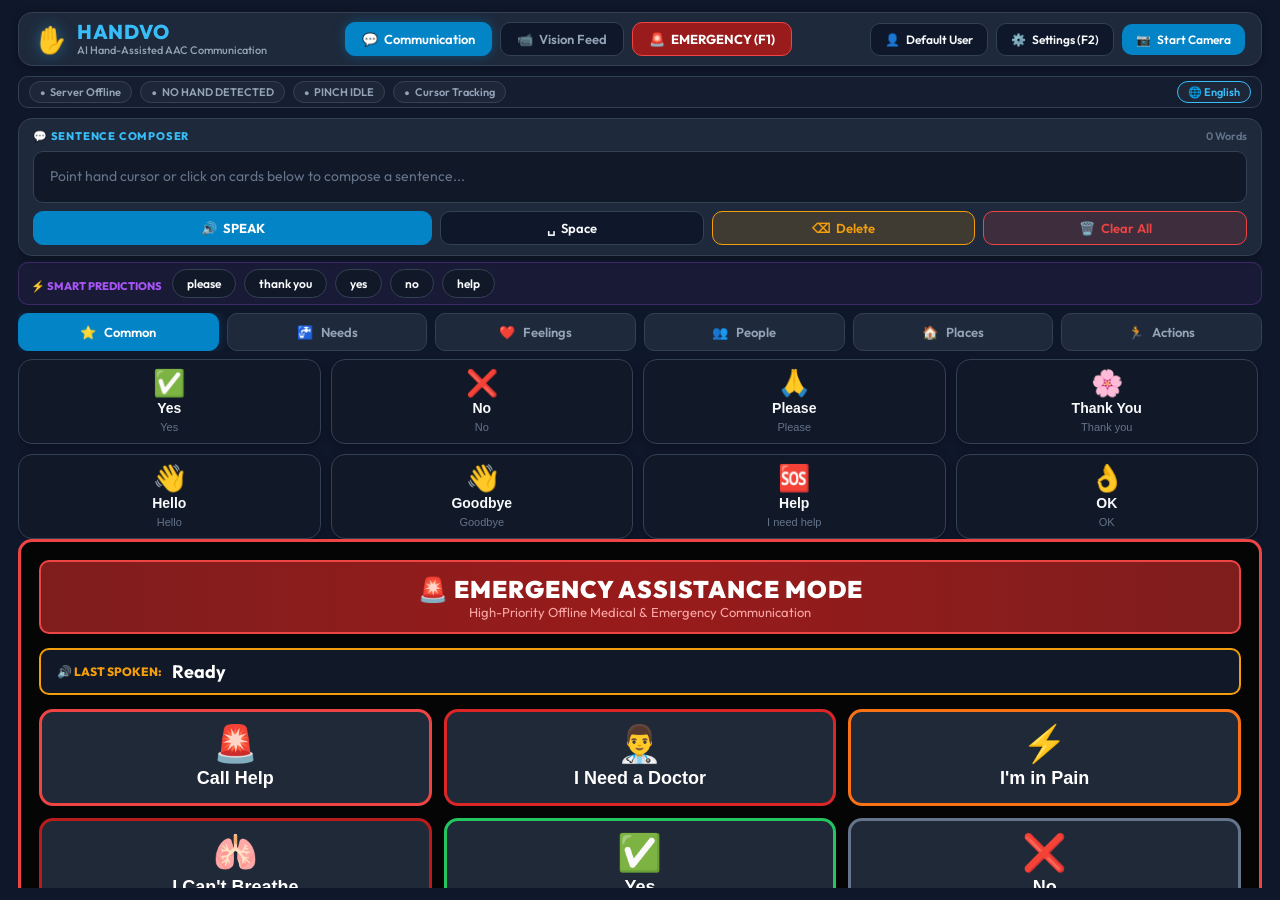
==== frontend/index.html @ 2171582b "Separate backend API server and build modern HTML5, CSS3, and JavaScript frontend" ====
<!DOCTYPE html>
<html lang="en" data-theme="dark" data-scale="medium">
<head>
  <meta charset="UTF-8">
  <meta name="viewport" content="width=device-width, initial-scale=1.0">
  <title>HANDVO — AI Hand-Assisted AAC Communication</title>
  
  <!-- Modern Typography -->
  <link rel="preconnect" href="https://fonts.googleapis.com">
  <link rel="preconnect" href="https://fonts.gstatic.com" crossorigin>
  <link href="https://fonts.googleapis.com/css2?family=Outfit:wght@300;400;500;600;700;800;900&display=swap" rel="stylesheet">
  
  <!-- CSS Stylesheets -->
  <link rel="stylesheet" href="css/style.css">
  <link rel="stylesheet" href="css/cursor.css">
  <link rel="stylesheet" href="css/board.css">
  <link rel="stylesheet" href="css/modals.css">
</head>
<body>
  <!-- Virtual Hand Cursor and Dwell Progress Indicator -->
  <div id="virtual-cursor" class="virtual-cursor hidden">
    <div class="cursor-dot"></div>
    <svg class="cursor-ring" viewBox="0 0 60 60">
      <circle class="ring-bg" cx="30" cy="30" r="24" />
      <circle class="ring-progress" cx="30" cy="30" r="24" />
    </svg>
    <div class="cursor-glow"></div>
  </div>

  <!-- Main Desktop Shell -->
  <div class="app-container">
    <!-- Top Application Header -->
    <header class="app-header">
      <div class="header-brand">
        <div class="brand-logo">
          <span class="logo-icon">✋</span>
          <div>
            <h1 class="brand-title">HANDVO</h1>
            <p class="brand-subtitle">AI Hand-Assisted AAC Communication</p>
          </div>
        </div>
      </div>

      <!-- Navigation Switcher Tabs -->
      <nav class="view-tabs">
        <button id="tab-comm" class="tab-btn active gaze-target" data-dwell-id="tab_comm">
          <span class="tab-icon">💬</span> Communication
        </button>
        <button id="tab-vision" class="tab-btn gaze-target" data-dwell-id="tab_vision">
          <span class="tab-icon">📹</span> Vision Feed
        </button>
        <button id="tab-emergency" class="tab-btn tab-emergency gaze-target" data-dwell-id="tab_emergency">
          <span class="tab-icon">🚨</span> EMERGENCY (F1)
        </button>
      </nav>

      <!-- Profile & Settings Controls -->
      <div class="header-controls">
        <button id="btn-active-profile" class="control-btn gaze-target" data-dwell-id="btn_profile" title="Caregiver Profile Manager">
          <span class="btn-icon">👤</span> <span id="lbl-profile-name">Default User</span>
        </button>
        <button id="btn-open-settings" class="control-btn gaze-target" data-dwell-id="btn_settings" title="Accessibility & Settings (F2)">
          <span class="btn-icon">⚙️</span> Settings (F2)
        </button>
        <button id="btn-toggle-camera" class="control-btn btn-camera-toggle gaze-target" data-dwell-id="btn_cam_toggle">
          <span class="btn-icon">📷</span> <span id="lbl-cam-btn">Start Camera</span>
        </button>
      </div>
    </header>

    <!-- System Telemetry Status Bar -->
    <aside class="status-bar">
      <div class="status-badge" id="badge-camera">
        <span class="badge-dot">●</span> <span id="txt-cam-status">Camera Offline</span>
      </div>
      <div class="status-badge" id="badge-tracking">
        <span class="badge-dot">●</span> <span id="txt-track-status">NO HAND DETECTED</span>
      </div>
      <div class="status-badge" id="badge-pinch">
        <span class="badge-dot">●</span> <span id="txt-pinch-status">PINCH IDLE</span>
      </div>
      <div class="status-badge" id="badge-cursor">
        <span class="badge-dot">●</span> <span id="txt-cursor-status">Cursor Tracking</span>
      </div>
      <div class="status-badge badge-lang" id="badge-lang">
        <span id="txt-lang-badge">🌐 English</span>
      </div>
    </aside>

    <!-- Main Dynamic Content Views -->
    <main class="main-content">
      <!-- 1. AAC Communication Board View -->
      <section id="view-comm" class="view-panel active">
        <!-- Sentence Builder Card -->
        <div class="sentence-card">
          <div class="sentence-header">
            <span class="section-label">💬 SENTENCE COMPOSER</span>
            <span class="token-counter" id="lbl-word-count">0 Words</span>
          </div>
          <div class="sentence-display" id="sentence-box">
            <p id="composed-text" class="placeholder-text">Point hand cursor or click on cards below to compose a sentence...</p>
          </div>
          <div class="sentence-actions">
            <button id="btn-speak" class="action-btn btn-speak gaze-target" data-dwell-id="act_speak">
              <span class="btn-icon">🔊</span> SPEAK
            </button>
            <button id="btn-space" class="action-btn gaze-target" data-dwell-id="act_space">
              <span class="btn-icon">␣</span> Space
            </button>
            <button id="btn-delete" class="action-btn btn-warning gaze-target" data-dwell-id="act_delete">
              <span class="btn-icon">⌫</span> Delete
            </button>
            <button id="btn-clear" class="action-btn btn-danger gaze-target" data-dwell-id="act_clear">
              <span class="btn-icon">🗑️</span> Clear All
            </button>
          </div>
        </div>

        <!-- Smart Prediction Chips Row -->
        <div class="prediction-section">
          <div class="prediction-header">
            <span class="pred-label">⚡ SMART PREDICTIONS</span>
          </div>
          <div class="prediction-chips" id="prediction-chips-container">
            <!-- Dynamically populated chips -->
          </div>
        </div>

        <!-- AAC Category Navigation Tabs -->
        <div class="category-tabs-bar" id="category-tabs-container">
          <!-- Dynamically populated category buttons -->
        </div>

        <!-- Accessible Phrase Cards Grid Scroll Area -->
        <div class="cards-scroll-area">
          <div class="cards-grid" id="phrase-cards-container">
            <!-- Dynamically populated phrase cards -->
          </div>
        </div>
      </section>

      <!-- 2. Vision & Live Camera Skeleton View -->
      <section id="view-vision" class="view-panel">
        <div class="vision-container">
          <div class="vision-canvas-wrapper">
            <canvas id="camera-canvas" width="640" height="480"></canvas>
            <div id="vision-overlay-msg" class="vision-placeholder">
              <p>Camera Offline — Click 'Start Camera' to begin real-time hand tracking</p>
            </div>
          </div>
          <div class="vision-controls">
            <button id="btn-calibrate-hand" class="control-btn btn-primary gaze-target" data-dwell-id="btn_calibrate">
              🎯 Calibrate Hand Range
            </button>
            <div class="telemetry-card">
              <h3>Live Telemetry</h3>
              <div class="telemetry-grid">
                <div><span>X Coordinate:</span> <strong id="val-x">0.00</strong></div>
                <div><span>Y Coordinate:</span> <strong id="val-y">0.00</strong></div>
                <div><span>Pinch Distance:</span> <strong id="val-pinch">0.00</strong></div>
                <div><span>Handedness:</span> <strong id="val-hand">-</strong></div>
              </div>
            </div>
          </div>
        </div>
      </section>

      <!-- 3. Fullscreen Dedicated Emergency Mode -->
      <section id="view-emergency" class="view-panel view-emergency-panel">
        <div class="emergency-banner">
          <h2>🚨 EMERGENCY ASSISTANCE MODE</h2>
          <p>High-Priority Offline Medical & Emergency Communication</p>
        </div>
        <div class="emergency-spoken-box">
          <span class="spoken-title">🔊 LAST SPOKEN:</span>
          <p id="emergency-spoken-text" class="spoken-message">Ready</p>
        </div>
        <div class="emergency-grid" id="emergency-cards-container">
          <!-- Dynamically populated emergency cards -->
        </div>
        <div class="emergency-footer">
          <button id="btn-exit-emergency" class="action-btn btn-emergency-exit gaze-target" data-dwell-id="emg_exit">
            ✕ Exit Emergency Mode
          </button>
        </div>
      </section>
    </main>
  </div>

  <!-- MODAL: Accessibility & Personalization Settings (F2) -->
  <div id="modal-settings" class="modal-backdrop hidden">
    <div class="modal-dialog modal-large">
      <div class="modal-header">
        <h2>⚙️ Accessibility & Personalization Suite</h2>
        <button class="modal-close" id="btn-close-settings">&times;</button>
      </div>
      <div class="modal-body">
        <div class="settings-tabs">
          <button class="settings-tab-btn active" data-tab="st-dwell">🎯 Interaction & Dwell</button>
          <button class="settings-tab-btn" data-tab="st-visuals">👁️ Visuals & Themes</button>
          <button class="settings-tab-btn" data-tab="st-speech">🔊 Speech & Sound</button>
          <button class="settings-tab-btn" data-tab="st-lang">🌐 Language (भाषा)</button>
        </div>
        
        <!-- Tab 1: Dwell & Interaction -->
        <div id="st-dwell" class="settings-tab-content active">
          <div class="settings-group">
            <label>Dwell Duration: <strong id="val-dwell-time">0.80s</strong></label>
            <input type="range" id="slider-dwell" min="30" max="300" value="80">
          </div>
          <div class="settings-group">
            <label>Cooldown Duration: <strong id="val-cooldown-time">0.60s</strong></label>
            <input type="range" id="slider-cooldown" min="20" max="200" value="60">
          </div>
          <div class="settings-group">
            <label>Cursor Smoothing: <strong id="val-smoothing">1.5x</strong></label>
            <input type="range" id="slider-smoothing" min="5" max="30" value="15">
          </div>
          <div class="settings-group">
            <label>Dominant Hand:</label>
            <select id="select-hand">
              <option value="Right">Right Hand</option>
              <option value="Left">Left Hand</option>
            </select>
          </div>
        </div>

        <!-- Tab 2: Visuals & Themes -->
        <div id="st-visuals" class="settings-tab-content">
          <div class="settings-group">
            <label>Cursor Size: <strong id="val-cursor-size">14px</strong></label>
            <input type="range" id="slider-cursor-size" min="10" max="32" value="14">
          </div>
          <div class="settings-group">
            <label>Cursor Color:</label>
            <div class="color-presets">
              <button class="color-chip" style="background:#38bdf8" data-color="#38bdf8"></button>
              <button class="color-chip" style="background:#22c55e" data-color="#22c55e"></button>
              <button class="color-chip" style="background:#f59e0b" data-color="#f59e0b"></button>
              <button class="color-chip" style="background:#ec4899" data-color="#ec4899"></button>
              <button class="color-chip" style="background:#ffffff" data-color="#ffffff"></button>
              <button class="color-chip" style="background:#ffff00" data-color="#ffff00"></button>
            </div>
          </div>
          <div class="settings-group">
            <label>Theme Mode:</label>
            <select id="select-theme">
              <option value="dark">Dark Mode (Sleek Slate)</option>
              <option value="light">Light Mode (Crisp White)</option>
              <option value="high_contrast">High-Contrast (Yellow on Black)</option>
            </select>
          </div>
          <div class="settings-group">
            <label>Button & UI Scaling:</label>
            <select id="select-scale">
              <option value="compact">Compact (Small)</option>
              <option value="medium" selected>Standard (Medium)</option>
              <option value="large">Accessible (Large)</option>
            </select>
          </div>
          <div class="settings-group">
            <label><input type="checkbox" id="chk-reduced-motion"> Reduced Motion Animations</label>
          </div>
        </div>

        <!-- Tab 3: Speech & Sound -->
        <div id="st-speech" class="settings-tab-content">
          <div class="settings-group">
            <label>Voice Model:</label>
            <select id="select-voice"></select>
          </div>
          <div class="settings-group">
            <label>Speech Rate: <strong id="val-speech-rate">150 WPM</strong></label>
            <input type="range" id="slider-speech-rate" min="80" max="260" value="150">
          </div>
          <div class="settings-group">
            <label>Speech Volume: <strong id="val-speech-vol">100%</strong></label>
            <input type="range" id="slider-speech-vol" min="10" max="100" value="100">
          </div>
          <div class="settings-group">
            <label><input type="checkbox" id="chk-dwell-sound" checked> Play Audio Cue on Dwell Selection</label>
          </div>
          <button id="btn-test-voice" class="action-btn btn-primary">🔊 Test Spoken Voice</button>
        </div>

        <!-- Tab 4: Language & Localization -->
        <div id="st-lang" class="settings-tab-content">
          <div class="settings-group">
            <label>Application AAC Language:</label>
            <select id="select-language">
              <option value="en">English (English)</option>
              <option value="hi">हिंदी (Hindi)</option>
              <option value="mr">मराठी (Marathi)</option>
            </select>
          </div>
          <p class="help-text">Selected language instantly updates all AAC phrases, category cards, and smart prediction cues.</p>
        </div>
      </div>
      <div class="modal-footer">
        <button id="btn-reset-defaults" class="action-btn btn-secondary">↺ Reset Defaults</button>
        <button id="btn-save-settings" class="action-btn btn-primary">Done</button>
      </div>
    </div>
  </div>

  <!-- MODAL: Caregiver Profile Manager -->
  <div id="modal-profiles" class="modal-backdrop hidden">
    <div class="modal-dialog modal-large">
      <div class="modal-header">
        <h2>👤 Caregiver Profile Manager</h2>
        <button class="modal-close" id="btn-close-profiles">&times;</button>
      </div>
      <div class="modal-body">
        <div class="profiles-list-section">
          <h3>User Profiles</h3>
          <div class="profiles-list" id="profiles-list-container"></div>
          <div class="profile-actions-bar">
            <button id="btn-new-profile" class="action-btn btn-primary">+ New Profile</button>
            <button id="btn-export-profile" class="action-btn btn-secondary">💾 Export JSON</button>
            <label class="action-btn btn-secondary file-upload-btn">
              📂 Import JSON <input type="file" id="input-import-profile" accept=".json" style="display:none">
            </label>
          </div>
        </div>
      </div>
    </div>
  </div>

  <!-- MODAL: Guided Hand Calibration Wizard -->
  <div id="modal-calibration" class="modal-backdrop hidden">
    <div class="modal-dialog modal-large">
      <div class="modal-header">
        <h2>🎯 Hand Calibration Wizard</h2>
        <button class="modal-close" id="btn-close-calibration">&times;</button>
      </div>
      <div class="modal-body calibration-body">
        <div class="calibration-step-indicator" id="calib-steps">
          <div class="step active" data-step="1">1. Neutral</div>
          <div class="step" data-step="2">2. Range</div>
          <div class="step" data-step="3">3. Hand</div>
          <div class="step" data-step="4">4. Pinch</div>
          <div class="step" data-step="5">5. Verify</div>
        </div>
        <div class="calibration-content" id="calib-content">
          <h3 id="calib-step-title">Step 1: Comfortable Resting Position</h3>
          <p id="calib-step-desc">Hold your hand in your natural, comfortable center position in front of the camera.</p>
          <div class="calib-progress-bar">
            <div class="calib-progress-fill" id="calib-progress-fill"></div>
          </div>
        </div>
      </div>
      <div class="modal-footer">
        <button id="btn-calib-action" class="action-btn btn-primary">Start Sampling</button>
      </div>
    </div>
  </div>

  <!-- Application Modular JavaScript -->
  <script src="js/tts_audio.js"></script>
  <script src="js/websocket.js"></script>
  <script src="js/cursor.js"></script>
  <script src="js/board.js"></script>
  <script src="js/prediction.js"></script>
  <script src="js/emergency.js"></script>
  <script src="js/settings.js"></script>
  <script src="js/profiles.js"></script>
  <script src="js/calibration.js"></script>
  <script src="js/app.js"></script>
</body>
</html>
---- frontend/css/style.css ----
/* ==========================================================================
   HANDVO Core Design System & Theme Stylesheet
   ========================================================================== */

:root {
  /* Dark Theme (Default) */
  --bg-main: #0f172a;
  --bg-surface: #1e293b;
  --bg-card: #111827;
  --bg-card-hover: #1f2937;
  --bg-header: rgba(15, 23, 42, 0.88);
  --border-color: #334155;
  --border-focus: #38bdf8;
  
  --text-primary: #f8fafc;
  --text-secondary: #94a3b8;
  --text-muted: #64748b;
  
  --accent-blue: #0284c7;
  --accent-cyan: #38bdf8;
  --accent-green: #22c55e;
  --accent-amber: #f59e0b;
  --accent-red: #ef4444;
  --accent-purple: #a855f7;
  
  --cursor-color: #38bdf8;
  --shadow-sm: 0 2px 8px rgba(0, 0, 0, 0.3);
  --shadow-md: 0 4px 16px rgba(0, 0, 0, 0.4);
  --shadow-lg: 0 10px 30px rgba(0, 0, 0, 0.5);
  
  --btn-min-height: 80px;
  --btn-font-size: 14px;
  --radius-sm: 6px;
  --radius-md: 10px;
  --radius-lg: 14px;
  --radius-full: 9999px;
  
  --transition-fast: 0.15s ease;
  --transition-normal: 0.25s cubic-bezier(0.4, 0, 0.2, 1);
}

/* Light Theme */
[data-theme="light"] {
  --bg-main: #f8fafc;
  --bg-surface: #ffffff;
  --bg-card: #f1f5f9;
  --bg-card-hover: #e2e8f0;
  --bg-header: rgba(255, 255, 255, 0.9);
  --border-color: #cbd5e1;
  --border-focus: #0284c7;
  
  --text-primary: #0f172a;
  --text-secondary: #475569;
  --text-muted: #94a3b8;
  
  --shadow-sm: 0 2px 8px rgba(0, 0, 0, 0.05);
  --shadow-md: 0 4px 16px rgba(0, 0, 0, 0.08);
  --shadow-lg: 0 10px 30px rgba(0, 0, 0, 0.12);
}

/* High Contrast Theme */
[data-theme="high_contrast"] {
  --bg-main: #000000;
  --bg-surface: #000000;
  --bg-card: #000000;
  --bg-card-hover: #1a1a1a;
  --bg-header: #000000;
  --border-color: #ffff00;
  --border-focus: #00ffff;
  
  --text-primary: #ffffff;
  --text-secondary: #ffff00;
  --text-muted: #ffffff;
  
  --accent-blue: #00ffff;
  --accent-cyan: #00ffff;
  --accent-green: #00ff00;
  --accent-amber: #ffff00;
  --accent-red: #ff0000;
  
  --cursor-color: #ffff00;
}

/* UI Scale Variations */
[data-scale="compact"] {
  --btn-min-height: 60px;
  --btn-font-size: 12px;
}
[data-scale="medium"] {
  --btn-min-height: 80px;
  --btn-font-size: 14px;
}
[data-scale="large"] {
  --btn-min-height: 100px;
  --btn-font-size: 16px;
}

/* Global Reset */
*, *::before, *::after {
  box-sizing: border-box;
  margin: 0;
  padding: 0;
  user-select: none;
}

body {
  font-family: 'Outfit', -apple-system, BlinkMacSystemFont, 'Segoe UI', Roboto, sans-serif;
  background-color: var(--bg-main);
  color: var(--text-primary);
  min-height: 100vh;
  overflow: hidden;
  display: flex;
  flex-direction: column;
}

/* App Shell */
.app-container {
  display: flex;
  flex-direction: column;
  height: 100vh;
  width: 100vw;
  padding: 12px 18px;
  gap: 10px;
}

/* Header */
.app-header {
  display: flex;
  align-items: center;
  justify-content: space-between;
  background-color: var(--bg-surface);
  border: 1px solid var(--border-color);
  border-radius: var(--radius-lg);
  padding: 8px 16px;
  box-shadow: var(--shadow-sm);
  backdrop-filter: blur(12px);
}

.header-brand {
  display: flex;
  align-items: center;
}

.brand-logo {
  display: flex;
  align-items: center;
  gap: 10px;
}

.logo-icon {
  font-size: 26px;
  filter: drop-shadow(0 0 8px rgba(56, 189, 248, 0.4));
}

.brand-title {
  font-size: 20px;
  font-weight: 800;
  color: var(--accent-cyan);
  letter-spacing: 0.5px;
  line-height: 1.1;
}

.brand-subtitle {
  font-size: 11px;
  font-weight: 500;
  color: var(--text-secondary);
}

/* Navigation Tabs */
.view-tabs {
  display: flex;
  gap: 8px;
}

.tab-btn {
  background-color: var(--bg-main);
  border: 1px solid var(--border-color);
  color: var(--text-secondary);
  font-family: inherit;
  font-size: 13px;
  font-weight: 600;
  padding: 8px 16px;
  border-radius: var(--radius-md);
  cursor: pointer;
  display: inline-flex;
  align-items: center;
  gap: 6px;
  transition: var(--transition-fast);
}

.tab-btn:hover {
  background-color: var(--border-color);
  color: var(--text-primary);
}

.tab-btn.active {
  background-color: var(--accent-blue);
  color: #ffffff;
  border-color: var(--accent-blue);
  box-shadow: 0 0 12px rgba(2, 132, 199, 0.4);
}

.tab-btn.tab-emergency {
  background-color: #991b1b;
  border-color: var(--accent-red);
  color: #ffffff;
  font-weight: 700;
}

.tab-btn.tab-emergency:hover, .tab-btn.tab-emergency.active {
  background-color: var(--accent-red);
  box-shadow: 0 0 16px rgba(239, 68, 68, 0.6);
}

/* Controls */
.header-controls {
  display: flex;
  align-items: center;
  gap: 8px;
}

.control-btn {
  background-color: var(--bg-main);
  border: 1px solid var(--border-color);
  color: var(--text-primary);
  font-family: inherit;
  font-size: 12px;
  font-weight: 600;
  padding: 8px 14px;
  border-radius: var(--radius-md);
  cursor: pointer;
  display: inline-flex;
  align-items: center;
  gap: 6px;
  transition: var(--transition-fast);
}

.control-btn:hover {
  background-color: var(--border-color);
}

.btn-camera-toggle {
  background-color: var(--accent-blue);
  color: #ffffff;
  border: none;
}

.btn-camera-toggle.active {
  background-color: var(--accent-green);
}

/* Status Bar */
.status-bar {
  display: flex;
  align-items: center;
  gap: 8px;
  padding: 4px 10px;
  background-color: rgba(30, 41, 59, 0.4);
  border: 1px solid var(--border-color);
  border-radius: var(--radius-md);
  font-size: 11px;
  font-weight: 600;
}

.status-badge {
  display: inline-flex;
  align-items: center;
  gap: 5px;
  padding: 3px 10px;
  border-radius: var(--radius-full);
  background-color: rgba(255, 255, 255, 0.04);
  border: 1px solid var(--border-color);
  color: var(--text-secondary);
}

.status-badge.active {
  color: var(--accent-green);
  border-color: var(--accent-green);
}

.status-badge.error {
  color: var(--accent-red);
  border-color: var(--accent-red);
}

.badge-dot {
  font-size: 9px;
}

.badge-lang {
  margin-left: auto;
  color: var(--accent-cyan);
  border-color: var(--accent-cyan);
}

/* Main Content Panels */
.main-content {
  flex: 1;
  position: relative;
  overflow: hidden;
  display: flex;
  flex-direction: column;
}

.view-panel {
  display: none;
  height: 100%;
  width: 100%;
  flex-direction: column;
}

.view-panel.active {
  display: flex;
}
---- frontend/css/cursor.css ----
/* ==========================================================================
   HANDVO Hand Cursor & Radial Dwell Animation Stylesheet
   ========================================================================== */

.virtual-cursor {
  position: fixed;
  top: 0;
  left: 0;
  width: 60px;
  height: 60px;
  margin-left: -30px;
  margin-top: -30px;
  pointer-events: none;
  z-index: 99999;
  display: flex;
  align-items: center;
  justify-content: center;
  transition: transform 0.04s linear, opacity 0.2s ease;
  will-change: transform, left, top;
}

.virtual-cursor.hidden {
  opacity: 0;
  visibility: hidden;
}

/* Central Tracking Dot */
.cursor-dot {
  width: 14px;
  height: 14px;
  background-color: var(--cursor-color, #38bdf8);
  border: 2px solid #ffffff;
  border-radius: 50%;
  z-index: 2;
  box-shadow: 0 0 10px var(--cursor-color, #38bdf8);
  transition: width 0.15s ease, height 0.15s ease, background-color 0.15s ease;
}

/* Outer Glow */
.cursor-glow {
  position: absolute;
  width: 52px;
  height: 52px;
  background: radial-gradient(circle, var(--cursor-color, #38bdf8) 0%, rgba(56, 189, 248, 0) 70%);
  opacity: 0.35;
  border-radius: 50%;
  z-index: 1;
  filter: blur(4px);
}

/* SVG Dwell Progress Ring */
.cursor-ring {
  position: absolute;
  width: 100%;
  height: 100%;
  transform: rotate(-90deg);
  z-index: 3;
}

.cursor-ring .ring-bg {
  fill: none;
  stroke: rgba(255, 255, 255, 0.15);
  stroke-width: 3.5;
}

.cursor-ring .ring-progress {
  fill: none;
  stroke: var(--cursor-color, #38bdf8);
  stroke-width: 4.5;
  stroke-linecap: round;
  /* 2 * PI * 24 = ~150.79 */
  stroke-dasharray: 150.8;
  stroke-dashoffset: 150.8;
  transition: stroke-dashoffset 0.03s linear, stroke 0.2s ease;
}

/* Pinch Active State */
.virtual-cursor.pinched .cursor-dot {
  background-color: #10b981;
  transform: scale(1.3);
  box-shadow: 0 0 16px #10b981;
}

.virtual-cursor.pinched .cursor-ring .ring-progress {
  stroke: #10b981;
}

/* Cooldown Animation State */
.virtual-cursor.cooldown .cursor-dot {
  background-color: #f59e0b;
  box-shadow: 0 0 12px #f59e0b;
}

.virtual-cursor.cooldown .cursor-ring .ring-progress {
  stroke: #f59e0b;
}

/* Gaze Interactive Target Styles */
.gaze-target {
  position: relative;
  overflow: hidden;
  transition: transform 0.18s cubic-bezier(0.4, 0, 0.2, 1), 
              box-shadow 0.18s ease, 
              border-color 0.18s ease, 
              background-color 0.18s ease;
}

.gaze-target.dwell-hover {
  transform: translateY(-2px) scale(1.02);
  border-color: var(--border-focus, #38bdf8) !important;
  box-shadow: 0 0 16px rgba(56, 189, 248, 0.35);
}

.gaze-target.dwell-complete {
  animation: dwellPulse 0.3s cubic-bezier(0.175, 0.885, 0.32, 1.275);
}

@keyframes dwellPulse {
  0% { transform: scale(1); }
  50% { transform: scale(1.06); filter: brightness(1.2); }
  100% { transform: scale(1); }
}
---- frontend/css/board.css ----
/* ==========================================================================
   HANDVO Communication Board, Prediction Chips & Phrase Cards Stylesheet
   ========================================================================== */

/* Sentence Builder Container */
.sentence-card {
  background-color: var(--bg-surface);
  border: 1.5px solid var(--border-color);
  border-radius: var(--radius-lg);
  padding: 10px 14px;
  display: flex;
  flex-direction: column;
  gap: 8px;
  box-shadow: var(--shadow-sm);
}

.sentence-header {
  display: flex;
  align-items: center;
  justify-content: space-between;
}

.section-label {
  font-size: 11px;
  font-weight: 800;
  color: var(--accent-cyan);
  letter-spacing: 0.8px;
}

.token-counter {
  font-size: 11px;
  font-weight: 600;
  color: var(--text-muted);
}

.sentence-display {
  background-color: var(--bg-card);
  border: 1.5px solid var(--border-color);
  border-radius: var(--radius-md);
  padding: 10px 16px;
  min-height: 52px;
  display: flex;
  align-items: center;
  font-size: 18px;
  font-weight: 600;
  color: var(--accent-cyan);
  line-height: 1.4;
  overflow-x: auto;
  white-space: nowrap;
}

.sentence-display .placeholder-text {
  color: var(--text-muted);
  font-weight: 400;
  font-size: 14px;
}

/* Sentence Action Buttons */
.sentence-actions {
  display: flex;
  gap: 8px;
}

.action-btn {
  background-color: var(--bg-main);
  border: 1px solid var(--border-color);
  color: var(--text-primary);
  font-family: inherit;
  font-size: 13px;
  font-weight: 600;
  padding: 8px 18px;
  border-radius: var(--radius-md);
  cursor: pointer;
  display: inline-flex;
  align-items: center;
  justify-content: center;
  gap: 6px;
  flex: 1;
  transition: var(--transition-fast);
}

.action-btn:hover {
  background-color: var(--border-color);
}

.action-btn.btn-speak {
  background-color: var(--accent-blue);
  color: #ffffff;
  border-color: var(--accent-blue);
  font-weight: 700;
  flex: 1.6;
}

.action-btn.btn-speak:hover {
  background-color: #0369a1;
  box-shadow: 0 0 12px rgba(2, 132, 199, 0.4);
}

.action-btn.btn-warning {
  background-color: rgba(245, 158, 11, 0.15);
  border-color: var(--accent-amber);
  color: var(--accent-amber);
}

.action-btn.btn-danger {
  background-color: rgba(239, 68, 68, 0.15);
  border-color: var(--accent-red);
  color: var(--accent-red);
}

/* Smart Predictions Row */
.prediction-section {
  display: flex;
  align-items: center;
  gap: 10px;
  background-color: rgba(168, 85, 247, 0.06);
  border: 1px solid rgba(168, 85, 247, 0.25);
  border-radius: var(--radius-md);
  padding: 6px 12px;
  margin-top: 6px;
}

.prediction-header .pred-label {
  font-size: 11px;
  font-weight: 800;
  color: var(--accent-purple);
  white-space: nowrap;
}

.prediction-chips {
  display: flex;
  gap: 8px;
  overflow-x: auto;
  flex: 1;
}

.pred-chip {
  background-color: var(--bg-card);
  border: 1px solid var(--border-color);
  color: var(--text-primary);
  font-family: inherit;
  font-size: 12px;
  font-weight: 600;
  padding: 6px 14px;
  border-radius: var(--radius-full);
  cursor: pointer;
  white-space: nowrap;
  transition: var(--transition-fast);
}

.pred-chip:hover {
  background-color: var(--accent-purple);
  color: #ffffff;
  border-color: var(--accent-purple);
}

/* Category Navigation Tabs Bar */
.category-tabs-bar {
  display: flex;
  gap: 8px;
  margin-top: 8px;
  overflow-x: auto;
}

.cat-tab-btn {
  background-color: var(--bg-surface);
  border: 1.5px solid var(--border-color);
  color: var(--text-secondary);
  font-family: inherit;
  font-size: 13px;
  font-weight: 600;
  padding: 10px 18px;
  border-radius: var(--radius-md);
  cursor: pointer;
  display: inline-flex;
  align-items: center;
  gap: 8px;
  white-space: nowrap;
  flex: 1;
  justify-content: center;
  transition: var(--transition-fast);
}

.cat-tab-btn:hover {
  background-color: var(--border-color);
  color: var(--text-primary);
}

.cat-tab-btn.active {
  background-color: var(--accent-blue);
  color: #ffffff;
  border-color: var(--accent-blue);
  box-shadow: 0 0 12px rgba(2, 132, 199, 0.35);
}

/* Accessible Phrase Cards Grid */
.cards-scroll-area {
  flex: 1;
  overflow-y: auto;
  margin-top: 8px;
  padding-right: 4px;
}

.cards-scroll-area::-webkit-scrollbar {
  width: 6px;
}

.cards-scroll-area::-webkit-scrollbar-thumb {
  background: var(--border-color);
  border-radius: var(--radius-full);
}

.cards-grid {
  display: grid;
  grid-template-columns: repeat(4, 1fr);
  gap: 10px;
}

.phrase-card {
  background-color: var(--bg-card);
  border: 1.5px solid var(--border-color);
  border-radius: var(--radius-lg);
  min-height: var(--btn-min-height, 80px);
  padding: 10px;
  display: flex;
  flex-direction: column;
  align-items: center;
  justify-content: center;
  text-align: center;
  cursor: pointer;
  gap: 4px;
  box-shadow: var(--shadow-sm);
  transition: var(--transition-fast);
}

.phrase-card:hover {
  background-color: var(--bg-card-hover);
}

.card-icon {
  font-size: 26px;
  line-height: 1;
}

.card-label {
  font-size: var(--btn-font-size, 14px);
  font-weight: 700;
  color: var(--text-primary);
  line-height: 1.2;
}

.card-subtitle {
  font-size: 11px;
  font-weight: 500;
  color: var(--text-muted);
  line-height: 1.1;
}
---- frontend/css/modals.css ----
/* ==========================================================================
   HANDVO Modals, Emergency View & Calibration Wizard Stylesheet
   ========================================================================== */

/* Modal Backdrop */
.modal-backdrop {
  position: fixed;
  top: 0;
  left: 0;
  width: 100vw;
  height: 100vh;
  background-color: rgba(11, 15, 25, 0.75);
  backdrop-filter: blur(8px);
  z-index: 10000;
  display: flex;
  align-items: center;
  justify-content: center;
  opacity: 1;
  visibility: visible;
  transition: opacity 0.2s ease, visibility 0.2s ease;
}

.modal-backdrop.hidden {
  opacity: 0;
  visibility: hidden;
  pointer-events: none;
}

/* Modal Dialog Box */
.modal-dialog {
  background-color: var(--bg-surface);
  border: 1.5px solid var(--border-color);
  border-radius: var(--radius-lg);
  box-shadow: var(--shadow-lg);
  display: flex;
  flex-direction: column;
  max-height: 88vh;
  overflow: hidden;
}

.modal-large {
  width: 760px;
  max-width: 94vw;
}

.modal-header {
  display: flex;
  align-items: center;
  justify-content: space-between;
  padding: 14px 20px;
  border-bottom: 1px solid var(--border-color);
}

.modal-header h2 {
  font-size: 18px;
  font-weight: 800;
  color: var(--accent-cyan);
}

.modal-close {
  background: none;
  border: none;
  font-size: 24px;
  color: var(--text-muted);
  cursor: pointer;
  line-height: 1;
}

.modal-close:hover {
  color: var(--text-primary);
}

.modal-body {
  padding: 18px 20px;
  overflow-y: auto;
  display: flex;
  flex-direction: column;
  gap: 14px;
}

.modal-footer {
  display: flex;
  align-items: center;
  justify-content: flex-end;
  gap: 10px;
  padding: 14px 20px;
  border-top: 1px solid var(--border-color);
  background-color: var(--bg-card);
}

/* Settings Tabs */
.settings-tabs {
  display: flex;
  gap: 6px;
  border-bottom: 1px solid var(--border-color);
  padding-bottom: 8px;
}

.settings-tab-btn {
  background: none;
  border: none;
  color: var(--text-secondary);
  font-family: inherit;
  font-size: 13px;
  font-weight: 600;
  padding: 8px 14px;
  border-radius: var(--radius-sm);
  cursor: pointer;
}

.settings-tab-btn.active {
  background-color: var(--accent-blue);
  color: #ffffff;
}

.settings-tab-content {
  display: none;
  flex-direction: column;
  gap: 14px;
}

.settings-tab-content.active {
  display: flex;
}

.settings-group {
  display: flex;
  flex-direction: column;
  gap: 6px;
}

.settings-group label {
  font-size: 13px;
  font-weight: 600;
  color: var(--text-primary);
  display: flex;
  justify-content: space-between;
}

.settings-group select, .settings-group input[type="text"] {
  background-color: var(--bg-card);
  border: 1px solid var(--border-color);
  color: var(--text-primary);
  font-family: inherit;
  font-size: 13px;
  padding: 8px 12px;
  border-radius: var(--radius-sm);
}

.settings-group input[type="range"] {
  width: 100%;
  accent-color: var(--accent-cyan);
}

.color-presets {
  display: flex;
  gap: 10px;
}

.color-chip {
  width: 32px;
  height: 32px;
  border-radius: 50%;
  border: 2px solid #ffffff;
  cursor: pointer;
  transition: transform 0.15s ease;
}

.color-chip:hover {
  transform: scale(1.15);
}

.help-text {
  font-size: 12px;
  color: var(--text-muted);
}

/* Emergency Mode View */
.view-emergency-panel {
  background-color: #050505;
  border: 3px solid var(--accent-red);
  border-radius: var(--radius-lg);
  padding: 18px;
  display: flex;
  flex-direction: column;
  gap: 14px;
}

.emergency-banner {
  text-align: center;
  background: linear-gradient(90deg, #7f1d1d, #991b1b, #7f1d1d);
  padding: 12px;
  border-radius: var(--radius-md);
  border: 2px solid var(--accent-red);
}

.emergency-banner h2 {
  font-size: 24px;
  font-weight: 900;
  color: #ffffff;
  letter-spacing: 1px;
}

.emergency-banner p {
  font-size: 13px;
  color: #fca5a5;
}

.emergency-spoken-box {
  background-color: #111827;
  border: 2px solid var(--accent-amber);
  border-radius: var(--radius-md);
  padding: 10px 16px;
  display: flex;
  align-items: center;
  gap: 10px;
}

.spoken-title {
  font-size: 12px;
  font-weight: 800;
  color: var(--accent-amber);
}

.spoken-message {
  font-size: 18px;
  font-weight: 700;
  color: #ffffff;
}

.emergency-grid {
  flex: 1;
  display: grid;
  grid-template-columns: repeat(3, 1fr);
  gap: 12px;
}

.emergency-card {
  background-color: #1f2937;
  border: 3px solid var(--accent-red);
  border-radius: var(--radius-lg);
  padding: 14px;
  display: flex;
  flex-direction: column;
  align-items: center;
  justify-content: center;
  text-align: center;
  cursor: pointer;
  gap: 6px;
}

.emergency-card .card-icon {
  font-size: 36px;
}

.emergency-card .card-label {
  font-size: 18px;
  font-weight: 900;
  color: #ffffff;
}

.emergency-footer {
  display: flex;
  justify-content: center;
}

.btn-emergency-exit {
  background-color: #334155;
  color: #ffffff;
  padding: 10px 24px;
  font-size: 14px;
  font-weight: 700;
  border-radius: var(--radius-full);
}

/* Vision Feed Panel */
.vision-container {
  display: flex;
  gap: 16px;
  height: 100%;
}

.vision-canvas-wrapper {
  flex: 1;
  background-color: #000000;
  border: 2px solid var(--border-color);
  border-radius: var(--radius-lg);
  position: relative;
  overflow: hidden;
  display: flex;
  align-items: center;
  justify-content: center;
}

#camera-canvas {
  width: 100%;
  height: 100%;
  object-fit: cover;
}

.vision-placeholder {
  position: absolute;
  color: var(--text-muted);
  font-size: 14px;
  font-weight: 600;
}

.vision-controls {
  width: 280px;
  display: flex;
  flex-direction: column;
  gap: 14px;
}

.telemetry-card {
  background-color: var(--bg-surface);
  border: 1px solid var(--border-color);
  border-radius: var(--radius-md);
  padding: 14px;
}

.telemetry-card h3 {
  font-size: 14px;
  font-weight: 700;
  color: var(--accent-cyan);
  margin-bottom: 8px;
}

.telemetry-grid {
  display: flex;
  flex-direction: column;
  gap: 6px;
  font-size: 12px;
  color: var(--text-secondary);
}

.telemetry-grid strong {
  color: var(--text-primary);
  float: right;
}

/* Calibration Wizard */
.calibration-step-indicator {
  display: flex;
  gap: 8px;
  border-bottom: 1px solid var(--border-color);
  padding-bottom: 10px;
}

.calibration-step-indicator .step {
  font-size: 12px;
  font-weight: 600;
  color: var(--text-muted);
}

.calibration-step-indicator .step.active {
  color: var(--accent-cyan);
  font-weight: 800;
}

.calib-progress-bar {
  width: 100%;
  height: 8px;
  background-color: var(--bg-card);
  border-radius: var(--radius-full);
  overflow: hidden;
  margin-top: 14px;
}

.calib-progress-fill {
  height: 100%;
  width: 0%;
  background-color: var(--accent-cyan);
  transition: width 0.1s linear;
}

/* Profiles Manager */
.profiles-list {
  display: flex;
  flex-direction: column;
  gap: 8px;
  max-height: 240px;
  overflow-y: auto;
}

.profile-item {
  display: flex;
  align-items: center;
  justify-content: space-between;
  padding: 10px 14px;
  background-color: var(--bg-card);
  border: 1px solid var(--border-color);
  border-radius: var(--radius-md);
}

.profile-item.active {
  border-color: var(--accent-cyan);
  background-color: rgba(56, 189, 248, 0.08);
}

.profile-actions-bar {
  display: flex;
  gap: 10px;
  margin-top: 14px;
}
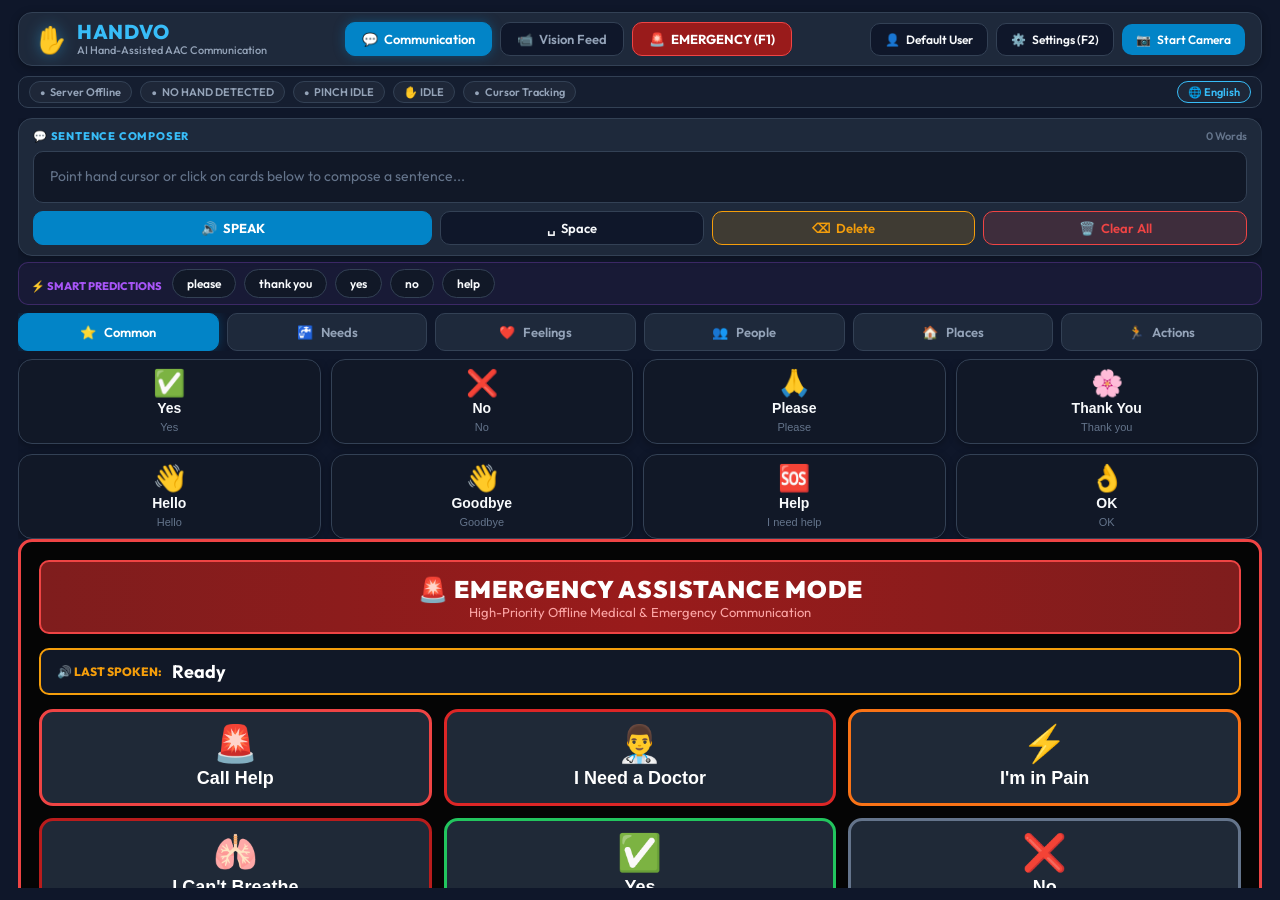
==== commit 28c8a516: "Implement advanced hand gesture recognition and AAC shortcut actions" ====
--- a/frontend/index.html
+++ b/frontend/index.html
@@ -79,6 +79,9 @@
       <div class="status-badge" id="badge-pinch">
         <span class="badge-dot">●</span> <span id="txt-pinch-status">PINCH IDLE</span>
       </div>
+      <div class="status-badge" id="badge-gesture">
+        <span id="txt-gesture-status">✋ IDLE</span>
+      </div>
       <div class="status-badge" id="badge-cursor">
         <span class="badge-dot">●</span> <span id="txt-cursor-status">Cursor Tracking</span>
       </div>
@@ -159,6 +162,7 @@
                 <div><span>Y Coordinate:</span> <strong id="val-y">0.00</strong></div>
                 <div><span>Pinch Distance:</span> <strong id="val-pinch">0.00</strong></div>
                 <div><span>Handedness:</span> <strong id="val-hand">-</strong></div>
+                <div><span>Active Gesture:</span> <strong id="val-gesture" style="color:var(--accent-amber);">None</strong></div>
               </div>
             </div>
           </div>
@@ -355,9 +359,10 @@
     </div>
   </div>
 
-  <!-- Application Modular JavaScript -->
+  <!-- Application Modular JavaScript & Communication Bridge -->
+  <script src="js/bridge.js"></script>
+  <script src="js/websocket.js"></script>
   <script src="js/tts_audio.js"></script>
-  <script src="js/websocket.js"></script>
   <script src="js/cursor.js"></script>
   <script src="js/board.js"></script>
   <script src="js/prediction.js"></script>
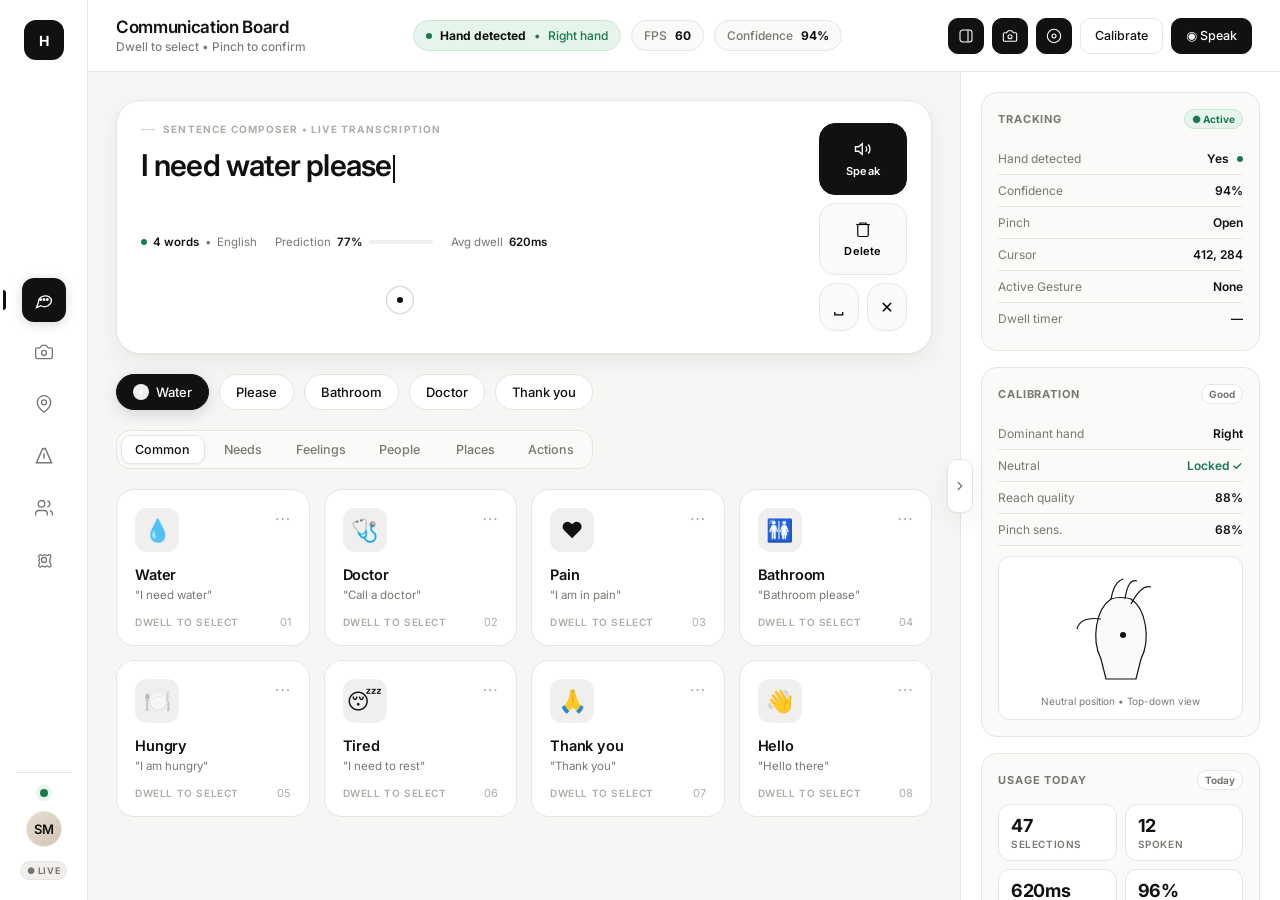
==== commit 458b27bb: "Make right inspector panel collapsible with smooth slide-in flyout animation and toggle button" ====
--- a/frontend/index.html
+++ b/frontend/index.html
@@ -1,375 +1,1174 @@
 <!DOCTYPE html>
-<html lang="en" data-theme="dark" data-scale="medium">
+<html lang="en">
 <head>
-  <meta charset="UTF-8">
-  <meta name="viewport" content="width=device-width, initial-scale=1.0">
-  <title>HANDVO — AI Hand-Assisted AAC Communication</title>
-  
-  <!-- Modern Typography -->
-  <link rel="preconnect" href="https://fonts.googleapis.com">
-  <link rel="preconnect" href="https://fonts.gstatic.com" crossorigin>
-  <link href="https://fonts.googleapis.com/css2?family=Outfit:wght@300;400;500;600;700;800;900&display=swap" rel="stylesheet">
-  
-  <!-- CSS Stylesheets -->
-  <link rel="stylesheet" href="css/style.css">
-  <link rel="stylesheet" href="css/cursor.css">
-  <link rel="stylesheet" href="css/board.css">
-  <link rel="stylesheet" href="css/modals.css">
+<meta charset="UTF-8">
+<meta name="viewport" content="width=1440, initial-scale=1">
+<title>HANDVO — Assistive Communication</title>
+<link rel="preconnect" href="https://fonts.googleapis.com">
+<style>
+@import url('https://fonts.googleapis.com/css2?family=Inter:wght@400;500;600;700&display=swap');
+:root{
+  --bg:#F6F6F5;
+  --surface:#FFFFFF;
+  --surface-2:#FAFAF9;
+  --elevated:#FFFFFF;
+  --border:#E8E5E0;
+  --border-strong:#D6D2CC;
+  --text:#111110;
+  --text-2:#7A7772;
+  --text-3:#B0ACA6;
+  --accent:#111110;
+  --accent-2:#2A2A28;
+  --accent-soft:#F0EFED;
+  --success:#1A7A4C;
+  --success-bg:#E6F4EC;
+  --warning:#8A6A00;
+  --warning-bg:#FBF2D5;
+  --danger:#B42318;
+  --danger-bg:#FEECEB;
+  --shadow:0 1px 2px rgba(17,17,16,0.04), 0 8px 24px rgba(17,17,16,0.06);
+  --shadow-lg:0 2px 8px rgba(17,17,16,0.06), 0 16px 48px rgba(17,17,16,0.08);
+  --r-12:12px; --r-18:18px; --r-24:24px;
+  --sidebar-w:88px;
+  --header-h:72px;
+  --right-w:320px;
+}
+*{margin:0;padding:0;box-sizing:border-box}
+html,body{height:100%;background:var(--bg);color:var(--text);font-family:'Inter',system-ui,-apple-system,sans-serif;-webkit-font-smoothing:antialiased;overflow:hidden;cursor:none!important}
+button,input{font:inherit}
+button{cursor:none!important}
+::-webkit-scrollbar{width:6px;height:6px}
+::-webkit-scrollbar-thumb{background:#D6D2CC;border-radius:10px}
+
+/* LAYOUT */
+.app{display:flex;height:100vh;width:100vw}
+.sidebar{width:var(--sidebar-w);background:var(--surface);border-right:1px solid var(--border);display:flex;flex-direction:column;align-items:center;padding:20px 0;z-index:20;flex-shrink:0}
+.logo{width:40px;height:40px;background:var(--accent);color:white;border-radius:12px;display:grid;place-items:center;font-weight:700;font-size:14px;letter-spacing:-0.02em;margin-bottom:28px}
+.nav{display:flex;flex-direction:column;gap:8px;flex:1;align-items:center;justify-content:center}
+.nav-item{width:44px;height:44px;border-radius:12px;display:grid;place-items:center;color:var(--text-2);position:relative;transition:all .2s;border:1px solid transparent;background:transparent}
+.nav-item:hover{background:var(--accent-soft);color:var(--text)}
+.nav-item.active{background:var(--accent);color:white;box-shadow:0 2px 12px rgba(0,0,0,0.16)}
+.nav-item.active::before{content:'';position:absolute;left:-20px;top:50%;transform:translateY(-50%);width:3px;height:20px;background:var(--accent);border-radius:0 3px 3px 0}
+.tooltip{position:absolute;left:64px;top:50%;transform:translateY(-50%) translateX(-6px);background:var(--accent);color:white;font-size:12px;font-weight:500;padding:6px 10px;border-radius:8px;white-space:nowrap;opacity:0;pointer-events:none;transition:.18s;z-index:100}
+.nav-item:hover .tooltip{opacity:1;transform:translateY(-50%) translateX(0)}
+.sidebar-bottom{display:flex;flex-direction:column;align-items:center;gap:14px;margin-top:auto;padding-top:16px;border-top:1px solid var(--border);width:56px}
+.avatar{width:36px;height:36px;border-radius:50%;background:linear-gradient(135deg,#E8DDD0,#CFC4B5);border:1px solid var(--border);display:grid;place-items:center;font-size:13px;font-weight:600}
+.status-dot{width:8px;height:8px;border-radius:50%;background:var(--success);box-shadow:0 0 0 4px var(--success-bg);animation:pulse 2s infinite}
+.offline-badge{font-size:9px;font-weight:700;letter-spacing:.06em;padding:3px 6px;border-radius:20px;background:var(--accent-soft);color:var(--text-2);border:1px solid var(--border)}
+
+.main{flex:1;display:flex;flex-direction:column;min-width:0;background:var(--bg)}
+.header{height:var(--header-h);background:var(--surface);border-bottom:1px solid var(--border);display:flex;align-items:center;justify-content:space-between;padding:0 28px;flex-shrink:0}
+.header-left h1{font-size:17px;font-weight:600;letter-spacing:-0.02em}
+.header-left p{font-size:12px;color:var(--text-2);margin-top:2px;font-weight:450}
+.header-center{display:flex;align-items:center;gap:10px}
+.pill{display:flex;align-items:center;gap:8px;padding:7px 12px;border-radius:100px;background:var(--surface-2);border:1px solid var(--border);font-size:12px;font-weight:500;color:var(--text-2)}
+.pill b{color:var(--text)}
+.pill.live{border-color:#C7E8D1;background:var(--success-bg);color:var(--success)}
+.pill-dot{width:6px;height:6px;border-radius:50%;background:currentColor}
+.header-right{display:flex;align-items:center;gap:8px}
+.h-btn{height:36px;padding:0 14px;border-radius:10px;border:1px solid var(--border);background:var(--surface);font-size:12.5px;font-weight:500;color:var(--text);display:flex;align-items:center;gap:7px;transition:all .15s}
+.h-btn:hover{background:var(--accent-soft);border-color:var(--border-strong);transform:translateY(-1px)}
+.h-btn.primary{background:var(--accent);color:white;border-color:var(--accent)}
+.h-btn.primary:hover{background:var(--accent-2)}
+.icon-btn{width:36px;height:36px;border-radius:10px;border:1px solid var(--border);background:var(--surface);display:grid;place-items:center;color:var(--text-2);transition:.15s}
+.icon-btn:hover{background:var(--accent-soft);color:var(--text)}
+.icon-btn.active{background:var(--accent);color:white;border-color:var(--accent)}
+
+/* CONTENT */
+.content-area{flex:1;display:flex;overflow:hidden;position:relative}
+.center{flex:1;overflow-y:auto;padding:28px;display:flex;flex-direction:column;gap:20px;min-width:0;transition:all .32s cubic-bezier(.2,.8,.2,1)}
+.right{width:var(--right-w);background:var(--surface);border-left:1px solid var(--border);padding:20px;display:flex;flex-direction:column;gap:16px;overflow-y:auto;flex-shrink:0;transition:margin-right .32s cubic-bezier(.2,.8,.2,1), opacity .25s ease, transform .32s cubic-bezier(.2,.8,.2,1);position:relative;z-index:10}
+.content-area.panel-collapsed .right{margin-right:calc(-1 * var(--right-w));opacity:0;pointer-events:none;transform:translateX(20px)}
+
+.panel-pull-tab{
+  position:absolute;
+  top:50%;
+  right:var(--right-w);
+  transform:translateY(-50%) translateX(50%);
+  width:26px;
+  height:54px;
+  background:var(--surface);
+  border:1px solid var(--border);
+  border-radius:10px;
+  display:flex;
+  align-items:center;
+  justify-content:center;
+  color:var(--text-2);
+  z-index:25;
+  box-shadow:var(--shadow);
+  transition:right .32s cubic-bezier(.2,.8,.2,1), transform .32s cubic-bezier(.2,.8,.2,1), background .18s, color .18s, border-color .18s;
+  cursor:none!important;
+}
+.panel-pull-tab:hover{
+  background:var(--accent-soft);
+  color:var(--text);
+  border-color:var(--border-strong);
+}
+.content-area.panel-collapsed .panel-pull-tab{
+  right:0;
+  transform:translateY(-50%) translateX(0);
+  border-radius:10px 0 0 10px;
+  border-right:none;
+}
+.panel-pull-tab svg{
+  transition:transform .32s cubic-bezier(.2,.8,.2,1);
+}
+.content-area.panel-collapsed .panel-pull-tab svg{
+  transform:rotate(180deg);
+}
+
+/* COMPOSER */
+.composer{background:var(--elevated);border:1px solid var(--border);border-radius:var(--r-24);padding:22px 24px;box-shadow:var(--shadow);display:flex;gap:20px}
+.composer-main{flex:1;min-width:0}
+.composer-label{font-size:10px;font-weight:700;letter-spacing:.12em;color:var(--text-3);text-transform:uppercase;margin-bottom:12px;display:flex;align-items:center;gap:8px}
+.composer-label i{width:14px;height:1px;background:var(--border-strong);display:inline-block}
+.sentence{font-size:30px;font-weight:600;letter-spacing:-0.03em;line-height:1.2;min-height:72px;word-break:break-word}
+.sentence .cursor{display:inline-block;width:2px;height:28px;background:var(--text);margin-left:2px;vertical-align:text-bottom;animation:blink 1s step-end infinite}
+.meta-row{display:flex;gap:18px;margin-top:16px}
+.meta{font-size:11.5px;color:var(--text-2);display:flex;align-items:center;gap:6px}
+.meta b{color:var(--text);font-weight:600}
+.conf-bar{width:64px;height:4px;background:var(--accent-soft);border-radius:10px;overflow:hidden}
+.conf-fill{height:100%;background:var(--accent);border-radius:10px;transition:width .6s ease}
+.composer-actions{display:flex;flex-direction:column;gap:8px}
+.act-btn{width:88px;height:72px;border-radius:16px;border:1px solid var(--border);background:var(--surface-2);display:flex;flex-direction:column;align-items:center;justify-content:center;gap:6px;transition:all .18s}
+.act-btn:hover{transform:translateY(-2px);box-shadow:var(--shadow);border-color:var(--border-strong);background:var(--surface)}
+.act-btn.primary{background:var(--accent);color:white;border-color:var(--accent)}
+.act-btn.primary:hover{background:var(--accent-2)}
+.act-btn span{font-size:11px;font-weight:600;letter-spacing:.02em}
+
+/* CHIPS */
+.chips{display:flex;gap:10px;flex-wrap:wrap}
+.chip{padding:9px 16px;border-radius:100px;border:1px solid var(--border);background:var(--surface);font-size:13px;font-weight:500;color:var(--text);transition:all .18s;display:flex;align-items:center;gap:7px}
+.chip:hover{transform:translateY(-1px);box-shadow:var(--shadow);border-color:var(--border-strong)}
+.chip.selected{background:var(--accent);color:white;border-color:var(--accent);box-shadow:0 4px 16px rgba(0,0,0,0.14)}
+.chip .spark{width:16px;height:16px;border-radius:50%;background:var(--accent-soft);display:grid;place-items:center;font-size:10px}
+
+/* SEGMENTED */
+.seg{position:relative;display:flex;background:var(--surface-2);border:1px solid var(--border);border-radius:14px;padding:4px;gap:2px;width:fit-content}
+.seg-indicator{position:absolute;top:4px;left:4px;height:calc(100% - 8px);background:var(--surface);border:1px solid var(--border);border-radius:10px;box-shadow:0 1px 3px rgba(0,0,0,0.06);transition:all .32s cubic-bezier(.2,.8,.2,1);z-index:0}
+.seg-btn{position:relative;z-index:1;padding:7px 14px;border-radius:10px;border:0;background:transparent;font-size:12.5px;font-weight:500;color:var(--text-2);transition:color .2s;min-width:74px;text-align:center}
+.seg-btn.active{color:var(--text)}
+
+/* GRID */
+.phrase-grid{display:grid;grid-template-columns:repeat(4,1fr);gap:14px}
+.p-card{background:var(--surface);border:1px solid var(--border);border-radius:var(--r-18);padding:18px 18px 16px;position:relative;overflow:hidden;transition:all .2s;min-height:150px;display:flex;flex-direction:column}
+.p-card:hover{transform:translateY(-3px);box-shadow:var(--shadow-lg);border-color:var(--border-strong)}
+.p-card.selected{border-color:var(--accent);box-shadow:0 0 0 2px var(--accent)}
+.p-card.selected .p-icon{background:var(--accent);color:white}
+.p-card.dwell .dwell-ring{opacity:1}
+.p-top{display:flex;justify-content:space-between;align-items:flex-start;margin-bottom:14px}
+.p-icon{width:44px;height:44px;border-radius:12px;background:var(--accent-soft);display:grid;place-items:center;font-size:22px;transition:.2s}
+.p-dots{color:var(--text-3)}
+.p-title{font-size:14.5px;font-weight:600;letter-spacing:-0.01em;margin-bottom:4px}
+.p-desc{font-size:11.5px;color:var(--text-2);line-height:1.4}
+.p-foot{margin-top:auto;padding-top:12px;display:flex;align-items:center;justify-content:space-between}
+.p-hint{font-size:10px;font-weight:600;letter-spacing:.06em;color:var(--text-3);text-transform:uppercase}
+.dwell-ring{position:absolute;inset:0;opacity:0;transition:opacity .15s;pointer-events:none}
+.dwell-ring svg{position:absolute;top:10px;right:10px;transform:rotate(-90deg)}
+
+/* VIRTUAL CURSOR */
+#vCursor{position:fixed;left:0;top:0;pointer-events:none;z-index:9999;mix-blend-mode:normal;transition:transform .08s linear}
+.vc-dot{position:absolute;left:50%;top:50%;transform:translate(-50%,-50%);width:6px;height:6px;background:var(--text);border-radius:50%;box-shadow:0 0 0 2px white}
+.vc-ring{position:absolute;left:50%;top:50%;transform:translate(-50%,-50%);width:28px;height:28px;border:1px solid rgba(17,17,16,0.18);border-radius:50%;background:rgba(255,255,255,0.6);backdrop-filter:blur(4px);transition:all .2s}
+#vCursor.hovering .vc-ring{width:56px;height:56px;border-color:var(--text);background:rgba(255,255,255,0.9);box-shadow:0 4px 16px rgba(0,0,0,0.12)}
+.vc-progress{position:absolute;left:50%;top:50%;transform:translate(-50%,-50%) rotate(-90deg);width:60px;height:60px;opacity:0;transition:opacity .15s}
+#vCursor.hovering .vc-progress{opacity:1}
+.vc-progress circle{fill:none;stroke:var(--accent);stroke-width:2.5;stroke-linecap:round;stroke-dasharray:157;stroke-dashoffset:157;transition:stroke-dashoffset .05s linear}
+.vc-pulse{position:absolute;left:50%;top:50%;transform:translate(-50%,-50%);width:28px;height:28px;border-radius:50%;border:1px solid rgba(17,17,16,0.08);animation:pulseRing 1.8s infinite}
+
+/* RIGHT PANEL */
+.r-card{background:var(--surface-2);border:1px solid var(--border);border-radius:16px;padding:16px}
+.r-head{display:flex;align-items:center;justify-content:space-between;margin-bottom:14px}
+.r-title{font-size:11px;font-weight:700;letter-spacing:.08em;text-transform:uppercase;color:var(--text-2)}
+.r-badge{font-size:10px;font-weight:700;padding:3px 7px;border-radius:20px;background:var(--surface);border:1px solid var(--border);color:var(--text-2)}
+.metric{display:flex;justify-content:space-between;align-items:center;padding:8px 0;border-bottom:1px solid var(--border);gap:12px}
+.metric:last-child{border:0}
+.metric-label{font-size:12px;color:var(--text-2)}
+.metric-val{font-size:12px;font-weight:600;display:flex;align-items:center;gap:8px}
+.bar{height:4px;background:var(--border);border-radius:10px;overflow:hidden;flex:1;max-width:96px}
+.bar-fill{height:100%;background:var(--text);border-radius:10px;transition:width .8s}
+.hand-svg-wrap{background:var(--surface);border:1px solid var(--border);border-radius:12px;padding:12px;display:grid;place-items:center;margin-top:10px}
+.stat-grid{display:grid;grid-template-columns:1fr 1fr;gap:8px;margin-top:12px}
+.stat{background:var(--surface);border:1px solid var(--border);border-radius:12px;padding:10px 12px}
+.stat-n{font-size:18px;font-weight:700;letter-spacing:-0.02em}
+.stat-l{font-size:10px;font-weight:600;letter-spacing:.06em;color:var(--text-2);text-transform:uppercase;margin-top:2px}
+
+/* PAGES */
+.page{display:none;flex:1;overflow:auto;padding:28px}
+.page.active{display:flex;flex-direction:column}
+.page-inner{max-width:1080px;width:100%;margin:0 auto}
+.cam-layout{display:flex;gap:20px;flex:1}
+.cam-preview{flex:1;background:#0E0E0D;border-radius:24px;position:relative;overflow:hidden;min-height:520px;display:grid;place-items:center;border:1px solid #1E1E1D}
+.cam-placeholder{color:#3A3A38;text-align:center}
+.skeleton{position:absolute;inset:0}
+.skeleton-point{position:absolute;width:10px;height:10px;background:white;border:2px solid var(--accent);border-radius:50%;transform:translate(-50%,-50%);box-shadow:0 2px 8px rgba(0,0,0,0.4)}
+.skeleton-line{position:absolute;height:2px;background:rgba(255,255,255,0.28);transform-origin:left center}
+.cam-inspector{width:300px;display:flex;flex-direction:column;gap:14px}
+
+/* CALIB */
+.steps{display:flex;gap:8px;margin:20px 0}
+.step-dot{flex:1;height:4px;background:var(--border);border-radius:10px;overflow:hidden}
+.step-dot-fill{height:100%;background:var(--accent);width:0%;transition:width .5s}
+.calib-card{background:var(--surface);border:1px solid var(--border);border-radius:24px;padding:32px;box-shadow:var(--shadow);max-width:720px}
+.target-area{width:100%;height:320px;background:var(--surface-2);border:1px dashed var(--border);border-radius:18px;position:relative;overflow:hidden;margin-top:20px}
+.target{position:absolute;width:64px;height:64px;border-radius:50%;border:2px solid var(--accent);background:var(--surface);display:grid;place-items:center;box-shadow:var(--shadow);animation:float 3s ease-in-out infinite;transition:all .3s}
+.target.hit{background:var(--accent);color:white;transform:scale(0.1);opacity:0}
+
+/* EMERGENCY */
+.emergency{position:fixed;inset:0;z-index:50;background:var(--bg);display:none;flex-direction:column;padding:28px}
+.emergency.open{display:flex}
+.em-grid{display:grid;grid-template-columns:repeat(3,1fr);gap:16px;flex:1;margin-top:20px}
+.em-btn{background:var(--surface);border:1px solid var(--border);border-radius:24px;padding:24px;display:flex;flex-direction:column;justify-content:center;gap:12px;transition:all .2s;min-height:160px}
+.em-btn:hover{transform:translateY(-3px);box-shadow:var(--shadow-lg);border-color:var(--accent)}
+.em-btn.critical{background:var(--accent);color:white;border-color:var(--accent)}
+.em-btn.critical:hover{background:var(--accent-2)}
+.em-btn b{font-size:22px;font-weight:700;letter-spacing:-0.02em;line-height:1.1}
+.em-btn span{font-size:12px;opacity:.7}
+.speaking{position:fixed;left:50%;top:28px;transform:translateX(-50%);background:var(--accent);color:white;padding:12px 20px;border-radius:100px;display:flex;align-items:center;gap:10px;font-size:13px;font-weight:600;box-shadow:var(--shadow-lg);z-index:100;opacity:0;pointer-events:none;transition:.3s}
+.speaking.show{opacity:1;transform:translateX(-50%) translateY(0)}
+.wave{display:flex;gap:2px}
+.wave i{display:block;width:3px;height:14px;background:white;border-radius:10px;animation:wave .8s infinite}
+.wave i:nth-child(2){animation-delay:.1s}.wave i:nth-child(3){animation-delay:.2s}
+
+/* PROFILES */
+.profiles-grid{display:grid;grid-template-columns:repeat(3,1fr);gap:16px}
+.profile-card{background:var(--surface);border:1px solid var(--border);border-radius:20px;padding:20px;transition:.2s;cursor:none!important}
+.profile-card:hover{transform:translateY(-2px);box-shadow:var(--shadow)}
+.profile-card.active{border-color:var(--accent);box-shadow:0 0 0 2px var(--accent)}
+.p-avatar{width:48px;height:48px;border-radius:50%;background:var(--accent-soft);border:1px solid var(--border);display:grid;place-items:center;font-weight:700;margin-bottom:14px}
+
+/* SETTINGS */
+.settings-groups{display:flex;flex-direction:column;gap:20px;max-width:720px}
+.s-group{background:var(--surface);border:1px solid var(--border);border-radius:20px;padding:20px 22px}
+.s-group h3{font-size:13px;font-weight:600;margin-bottom:16px;letter-spacing:-0.01em}
+.s-row{display:flex;align-items:center;justify-content:space-between;padding:12px 0;border-bottom:1px solid var(--border);gap:20px}
+.s-row:last-child{border:0}
+.s-label{font-size:13px;font-weight:500}
+.s-sub{font-size:11px;color:var(--text-2);margin-top:2px}
+.range{width:160px;accent-color:var(--accent)}
+.toggle{width:44px;height:26px;background:var(--border);border-radius:100px;position:relative;transition:.2s;cursor:none!important;border:1px solid transparent}
+.toggle.on{background:var(--accent)}
+.toggle::after{content:'';position:absolute;left:2px;top:2px;width:20px;height:20px;background:white;border-radius:50%;box-shadow:0 1px 3px rgba(0,0,0,0.2);transition:.2s}
+.toggle.on::after{transform:translateX(18px)}
+
+@keyframes blink{50%{opacity:0}}
+@keyframes pulse{0%{box-shadow:0 0 0 0 rgba(26,122,76,0.4)}70%{box-shadow:0 0 0 8px rgba(26,122,76,0)}100%{box-shadow:0 0 0 0 rgba(26,122,76,0)}}
+@keyframes pulseRing{0%{transform:translate(-50%,-50%) scale(1);opacity:.5}100%{transform:translate(-50%,-50%) scale(1.8);opacity:0}}
+@keyframes float{0%,100%{transform:translateY(0)}50%{transform:translateY(-8px)}}
+@keyframes wave{0%,100%{height:6px}50%{height:18px}}
+</style>
 </head>
 <body>
-  <!-- Virtual Hand Cursor and Dwell Progress Indicator -->
-  <div id="virtual-cursor" class="virtual-cursor hidden">
-    <div class="cursor-dot"></div>
-    <svg class="cursor-ring" viewBox="0 0 60 60">
-      <circle class="ring-bg" cx="30" cy="30" r="24" />
-      <circle class="ring-progress" cx="30" cy="30" r="24" />
-    </svg>
-    <div class="cursor-glow"></div>
-  </div>
-
-  <!-- Main Desktop Shell -->
-  <div class="app-container">
-    <!-- Top Application Header -->
-    <header class="app-header">
-      <div class="header-brand">
-        <div class="brand-logo">
-          <span class="logo-icon">✋</span>
-          <div>
-            <h1 class="brand-title">HANDVO</h1>
-            <p class="brand-subtitle">AI Hand-Assisted AAC Communication</p>
+<div class="app">
+  <aside class="sidebar">
+    <div class="logo">H</div>
+    <nav class="nav" id="nav">
+      <button class="nav-item active" data-page="comm"><svg width="20" height="20" viewBox="0 0 24 24" fill="none" stroke="currentColor" stroke-width="1.6"><path d="M21 11.5a8.5 8.5 0 0 1-12.7 7.4L3 21l2.1-5.3A8.5 8.5 0 0 1 21 11.5Z"/><circle cx="8" cy="11.5" r="1"/><circle cx="12" cy="11.5" r="1"/><circle cx="16" cy="11.5" r="1"/></svg><span class="tooltip">Communication</span></button>
+      <button class="nav-item" data-page="camera"><svg width="20" height="20" viewBox="0 0 24 24" fill="none" stroke="currentColor" stroke-width="1.6"><path d="M14.5 4h-5L7 7H4a2 2 0 0 0-2 2v9a2 2 0 0 0 2 2h16a2 2 0 0 0 2-2V9a2 2 0 0 0-2-2h-3l-2.5-3Z"/><circle cx="12" cy="13" r="3"/></svg><span class="tooltip">Camera</span></button>
+      <button class="nav-item" data-page="calib"><svg width="20" height="20" viewBox="0 0 24 24" fill="none" stroke="currentColor" stroke-width="1.6"><path d="M12 22s8-6 8-12a8 8 0 1 0-16 0c0 6 8 12 8 12Z"/><circle cx="12" cy="10" r="3"/></svg><span class="tooltip">Calibration</span></button>
+      <button class="nav-item" data-page="emergency"><svg width="20" height="20" viewBox="0 0 24 24" fill="none" stroke="currentColor" stroke-width="1.8"><path d="M12 9v6"/><path d="M12 17h.01"/><path d="M10.3 3.3 3 20h18l-7.3-16.7a1 1 0 0 0-1.8 0Z"/></svg><span class="tooltip">Emergency</span></button>
+      <button class="nav-item" data-page="profiles"><svg width="20" height="20" viewBox="0 0 24 24" fill="none" stroke="currentColor" stroke-width="1.6"><path d="M16 21v-2a4 4 0 0 0-4-4H6a4 4 0 0 0-4 4v2"/><circle cx="9" cy="7" r="4"/><path d="M22 21v-2a4 4 0 0 0-3-3.87"/><path d="M16 3.13a4 4 0 0 1 0 7.75"/></svg><span class="tooltip">Profiles</span></button>
+      <button class="nav-item" data-page="settings"><svg width="20" height="20" viewBox="0 0 24 24" fill="none" stroke="currentColor" stroke-width="1.6"><circle cx="12" cy="12" r="3"/><path d="M19.4 15a1.65 1.65 0 0 0 .33 1.82l.06.06a2 2 0 1 1-2.83 2.83l-.06-.06A1.65 1.65 0 0 0 15 19.4a1.65 1.65 0 0 0-1 .6 1.65 1.65 0 0 1-2 0 1.65 1.65 0 0 0-1-.6 1.65 1.65 0 0 0-1.82.33l-.06.06a2 2 0 1 1-2.83-2.83l.06-.06A1.65 1.65 0 0 0 6.6 15a1.65 1.65 0 0 0-.6-1 1.65 1.65 0 0 1 0-2c.26-.26.44-.59.6-1A1.65 1.65 0 0 0 6.27 9.18l-.06-.06A2 2 0 1 1 9.04 6.29l.06.06A1.65 1.65 0 0 0 10.92 6.6c.26-.16.59-.34 1-.6a1.65 1.65 0 0 1 2 0c.26.26.59.44 1 .6A1.65 1.65 0 0 0 16.74 6.27l.06-.06A2 2 0 1 1 19.63 9.04l-.06.06A1.65 1.65 0 0 0 19.4 10.92c-.16.26-.34.59-.6 1a1.65 1.65 0 0 1 0 2c.26.26.44.59.6 1Z"/></svg><span class="tooltip">Settings</span></button>
+    </nav>
+    <div class="sidebar-bottom">
+      <div class="status-dot"></div>
+      <div class="avatar" id="sidebarAvatar">SM</div>
+      <div class="offline-badge">● LIVE</div>
+    </div>
+  </aside>
+
+  <main class="main">
+    <header class="header">
+      <div class="header-left">
+        <h1 id="pageTitle">Communication Board</h1>
+        <p id="pageSub">Dwell to select • Pinch to confirm</p>
+      </div>
+      <div class="header-center" id="headerCenter">
+        <div class="pill live" id="headerTrackingPill"><span class="pill-dot"></span><b id="trackingStatus">Hand detected</b> • <span id="headerHandedness">Right hand</span></div>
+        <div class="pill">FPS <b id="fpsVal">60</b></div>
+        <div class="pill">Confidence <b id="confVal">94%</b></div>
+        <div class="pill" id="headerGesturePill" style="display:none">Gesture: <b id="headerGestureVal">None</b></div>
+      </div>
+      <div class="header-right">
+        <button class="icon-btn active" id="panelToggle" title="Toggle Inspector Panel (Ctrl+B)"><svg width="16" height="16" viewBox="0 0 24 24" fill="none" stroke="currentColor" stroke-width="1.6"><rect x="3" y="3" width="18" height="18" rx="4" stroke="currentColor" stroke-width="1.6"/><path d="M15 3v18" stroke="currentColor" stroke-width="1.6"/></svg></button>
+        <button class="icon-btn active" id="camToggle" title="Camera"><svg width="16" height="16" viewBox="0 0 24 24" fill="none" stroke="currentColor" stroke-width="1.6"><path d="M14.5 4h-5L7 7H4a2 2 0 0 0-2 2v9a2 2 0 0 0 2 2h16a2 2 0 0 0 2-2V9a2 2 0 0 0-2-2h-3l-2.5-3Z"/><circle cx="12" cy="13" r="3"/></svg></button>
+        <button class="icon-btn active" id="cursorToggle" title="Cursor"><svg width="16" height="16" viewBox="0 0 24 24" fill="none" stroke="currentColor" stroke-width="1.6"><circle cx="12" cy="12" r="10"/><circle cx="12" cy="12" r="3"/></svg></button>
+        <button class="h-btn" id="calibBtn">Calibrate</button>
+        <button class="h-btn primary" id="speakHeaderBtn">◉ Speak</button>
+      </div>
+    </header>
+
+    <div class="content-area" id="contentArea">
+      <button class="panel-pull-tab" id="panelPullTab" title="Toggle Inspector Panel (Ctrl+B)" aria-label="Toggle Inspector Panel">
+        <svg width="14" height="14" viewBox="0 0 24 24" fill="none" stroke="currentColor" stroke-width="2.2" stroke-linecap="round" stroke-linejoin="round">
+          <polyline points="9 18 15 12 9 6"></polyline>
+        </svg>
+      </button>
+      <!-- COMM -->
+      <section class="center" id="page-comm">
+        <div class="composer">
+          <div class="composer-main">
+            <div class="composer-label"><i></i> Sentence Composer • Live transcription</div>
+            <div class="sentence" id="sentenceText">I need water please<span class="cursor"></span></div>
+            <div class="meta-row">
+              <div class="meta"><span style="width:6px;height:6px;background:var(--success);border-radius:50%;display:inline-block"></span> <b id="wordCount">4 words</b> • <span id="lblLang">English</span></div>
+              <div class="meta">Prediction <b id="predConf">87%</b> <span class="conf-bar"><span class="conf-fill" id="confFill" style="width:87%"></span></span></div>
+              <div class="meta">Avg dwell <b id="lblAvgDwell">620ms</b></div>
+            </div>
+          </div>
+          <div class="composer-actions">
+            <button class="act-btn primary" id="btnSpeak"><svg width="18" height="18" viewBox="0 0 24 24" fill="none" stroke="currentColor" stroke-width="1.8"><polygon points="11 5 6 9 2 9 2 15 6 15 11 19 11 5"/><path d="M15.5 8.5a5 5 0 0 1 0 7"/><path d="M19 6a9 9 0 0 1 0 12"/></svg><span>Speak</span></button>
+            <button class="act-btn" id="btnDelete"><svg width="18" height="18" viewBox="0 0 24 24" fill="none" stroke="currentColor" stroke-width="1.6"><path d="M3 6h18"/><path d="M19 6v14a2 2 0 0 1-2 2H7a2 2 0 0 1-2-2V6"/><path d="M8 6V4h8v2"/></svg><span>Delete</span></button>
+            <div style="display:flex;gap:8px">
+              <button class="act-btn" style="width:40px;height:48px" id="btnSpace">␣</button>
+              <button class="act-btn" style="width:40px;height:48px" id="btnClear">✕</button>
+            </div>
           </div>
         </div>
-      </div>
-
-      <!-- Navigation Switcher Tabs -->
-      <nav class="view-tabs">
-        <button id="tab-comm" class="tab-btn active gaze-target" data-dwell-id="tab_comm">
-          <span class="tab-icon">💬</span> Communication
-        </button>
-        <button id="tab-vision" class="tab-btn gaze-target" data-dwell-id="tab_vision">
-          <span class="tab-icon">📹</span> Vision Feed
-        </button>
-        <button id="tab-emergency" class="tab-btn tab-emergency gaze-target" data-dwell-id="tab_emergency">
-          <span class="tab-icon">🚨</span> EMERGENCY (F1)
-        </button>
-      </nav>
-
-      <!-- Profile & Settings Controls -->
-      <div class="header-controls">
-        <button id="btn-active-profile" class="control-btn gaze-target" data-dwell-id="btn_profile" title="Caregiver Profile Manager">
-          <span class="btn-icon">👤</span> <span id="lbl-profile-name">Default User</span>
-        </button>
-        <button id="btn-open-settings" class="control-btn gaze-target" data-dwell-id="btn_settings" title="Accessibility & Settings (F2)">
-          <span class="btn-icon">⚙️</span> Settings (F2)
-        </button>
-        <button id="btn-toggle-camera" class="control-btn btn-camera-toggle gaze-target" data-dwell-id="btn_cam_toggle">
-          <span class="btn-icon">📷</span> <span id="lbl-cam-btn">Start Camera</span>
-        </button>
-      </div>
-    </header>
-
-    <!-- System Telemetry Status Bar -->
-    <aside class="status-bar">
-      <div class="status-badge" id="badge-camera">
-        <span class="badge-dot">●</span> <span id="txt-cam-status">Camera Offline</span>
-      </div>
-      <div class="status-badge" id="badge-tracking">
-        <span class="badge-dot">●</span> <span id="txt-track-status">NO HAND DETECTED</span>
-      </div>
-      <div class="status-badge" id="badge-pinch">
-        <span class="badge-dot">●</span> <span id="txt-pinch-status">PINCH IDLE</span>
-      </div>
-      <div class="status-badge" id="badge-gesture">
-        <span id="txt-gesture-status">✋ IDLE</span>
-      </div>
-      <div class="status-badge" id="badge-cursor">
-        <span class="badge-dot">●</span> <span id="txt-cursor-status">Cursor Tracking</span>
-      </div>
-      <div class="status-badge badge-lang" id="badge-lang">
-        <span id="txt-lang-badge">🌐 English</span>
-      </div>
-    </aside>
-
-    <!-- Main Dynamic Content Views -->
-    <main class="main-content">
-      <!-- 1. AAC Communication Board View -->
-      <section id="view-comm" class="view-panel active">
-        <!-- Sentence Builder Card -->
-        <div class="sentence-card">
-          <div class="sentence-header">
-            <span class="section-label">💬 SENTENCE COMPOSER</span>
-            <span class="token-counter" id="lbl-word-count">0 Words</span>
+
+        <div class="chips" id="chips">
+          <button class="chip selected"><span class="spark">✦</span> Water</button>
+          <button class="chip">Please</button>
+          <button class="chip">Bathroom</button>
+          <button class="chip">Doctor</button>
+          <button class="chip">Thank you</button>
+        </div>
+
+        <div class="seg" id="seg">
+          <div class="seg-indicator" id="segInd"></div>
+          <button class="seg-btn active" data-cat="Common">Common</button>
+          <button class="seg-btn" data-cat="Needs">Needs</button>
+          <button class="seg-btn" data-cat="Feelings">Feelings</button>
+          <button class="seg-btn" data-cat="People">People</button>
+          <button class="seg-btn" data-cat="Places">Places</button>
+          <button class="seg-btn" data-cat="Actions">Actions</button>
+        </div>
+
+        <div class="phrase-grid" id="phraseGrid"></div>
+      </section>
+
+      <!-- CAMERA -->
+      <section class="page" id="page-camera">
+        <div class="page-inner">
+          <div style="display:flex;justify-content:space-between;align-items:center;margin-bottom:20px">
+            <div><h2 style="font-size:20px;font-weight:700;letter-spacing:-0.02em">Camera & Tracking</h2><p style="font-size:12px;color:var(--text-2);margin-top:4px">21-point hand model • Real-time skeleton overlay</p></div>
+            <div class="pill live" id="camPageStatus"><span class="pill-dot"></span> Tracking active</div>
           </div>
-          <div class="sentence-display" id="sentence-box">
-            <p id="composed-text" class="placeholder-text">Point hand cursor or click on cards below to compose a sentence...</p>
-          </div>
-          <div class="sentence-actions">
-            <button id="btn-speak" class="action-btn btn-speak gaze-target" data-dwell-id="act_speak">
-              <span class="btn-icon">🔊</span> SPEAK
-            </button>
-            <button id="btn-space" class="action-btn gaze-target" data-dwell-id="act_space">
-              <span class="btn-icon">␣</span> Space
-            </button>
-            <button id="btn-delete" class="action-btn btn-warning gaze-target" data-dwell-id="act_delete">
-              <span class="btn-icon">⌫</span> Delete
-            </button>
-            <button id="btn-clear" class="action-btn btn-danger gaze-target" data-dwell-id="act_clear">
-              <span class="btn-icon">🗑️</span> Clear All
-            </button>
-          </div>
-        </div>
-
-        <!-- Smart Prediction Chips Row -->
-        <div class="prediction-section">
-          <div class="prediction-header">
-            <span class="pred-label">⚡ SMART PREDICTIONS</span>
-          </div>
-          <div class="prediction-chips" id="prediction-chips-container">
-            <!-- Dynamically populated chips -->
-          </div>
-        </div>
-
-        <!-- AAC Category Navigation Tabs -->
-        <div class="category-tabs-bar" id="category-tabs-container">
-          <!-- Dynamically populated category buttons -->
-        </div>
-
-        <!-- Accessible Phrase Cards Grid Scroll Area -->
-        <div class="cards-scroll-area">
-          <div class="cards-grid" id="phrase-cards-container">
-            <!-- Dynamically populated phrase cards -->
-          </div>
-        </div>
-      </section>
-
-      <!-- 2. Vision & Live Camera Skeleton View -->
-      <section id="view-vision" class="view-panel">
-        <div class="vision-container">
-          <div class="vision-canvas-wrapper">
-            <canvas id="camera-canvas" width="640" height="480"></canvas>
-            <div id="vision-overlay-msg" class="vision-placeholder">
-              <p>Camera Offline — Click 'Start Camera' to begin real-time hand tracking</p>
+          <div class="cam-layout">
+            <div class="cam-preview" id="camPreview">
+              <canvas id="liveCameraCanvas" width="640" height="480" style="position:absolute;inset:0;width:100%;height:100%;object-fit:cover;border-radius:24px;"></canvas>
+              <div class="cam-placeholder" id="camPlaceholder" style="z-index:1;">
+                <svg width="120" height="120" viewBox="0 0 120 120" fill="none"><rect x="10" y="10" width="100" height="70" rx="12" stroke="#2A2A2A" stroke-width="1.2" stroke-dasharray="6 6"/><circle cx="60" cy="40" r="12" stroke="#2A2A2A" stroke-width="1.2"/><path d="M40 60 Q60 90 80 60" stroke="#2A2A2A" stroke-width="1.2" fill="none"/></svg>
+                <div style="font-size:11px;margin-top:12px;letter-spacing:.08em;text-transform:uppercase">Webcam feed • 1280×720</div>
+              </div>
+              <div class="skeleton" id="skeleton" style="z-index:2;"></div>
             </div>
-          </div>
-          <div class="vision-controls">
-            <button id="btn-calibrate-hand" class="control-btn btn-primary gaze-target" data-dwell-id="btn_calibrate">
-              🎯 Calibrate Hand Range
-            </button>
-            <div class="telemetry-card">
-              <h3>Live Telemetry</h3>
-              <div class="telemetry-grid">
-                <div><span>X Coordinate:</span> <strong id="val-x">0.00</strong></div>
-                <div><span>Y Coordinate:</span> <strong id="val-y">0.00</strong></div>
-                <div><span>Pinch Distance:</span> <strong id="val-pinch">0.00</strong></div>
-                <div><span>Handedness:</span> <strong id="val-hand">-</strong></div>
-                <div><span>Active Gesture:</span> <strong id="val-gesture" style="color:var(--accent-amber);">None</strong></div>
-              </div>
+            <div class="cam-inspector">
+              <div class="r-card"><div class="r-head"><span class="r-title">Landmarks</span><span class="r-badge" id="landmarkCount">21 pts</span></div><div id="landmarksList"></div></div>
+              <div class="r-card"><div class="r-head"><span class="r-title">Metrics</span></div><div class="metric"><span class="metric-label">Pinch distance</span><span class="metric-val" id="pinchVal">24mm</span></div><div class="metric"><span class="metric-label">FPS</span><span class="metric-val" id="camFps">60 fps</span></div><div class="metric"><span class="metric-label">Confidence</span><span class="metric-val"><span class="bar"><span class="bar-fill" id="camConfBar" style="width:92%"></span></span><span id="camConfText">92%</span></span></div></div>
             </div>
           </div>
         </div>
       </section>
 
-      <!-- 3. Fullscreen Dedicated Emergency Mode -->
-      <section id="view-emergency" class="view-panel view-emergency-panel">
-        <div class="emergency-banner">
-          <h2>🚨 EMERGENCY ASSISTANCE MODE</h2>
-          <p>High-Priority Offline Medical & Emergency Communication</p>
-        </div>
-        <div class="emergency-spoken-box">
-          <span class="spoken-title">🔊 LAST SPOKEN:</span>
-          <p id="emergency-spoken-text" class="spoken-message">Ready</p>
-        </div>
-        <div class="emergency-grid" id="emergency-cards-container">
-          <!-- Dynamically populated emergency cards -->
-        </div>
-        <div class="emergency-footer">
-          <button id="btn-exit-emergency" class="action-btn btn-emergency-exit gaze-target" data-dwell-id="emg_exit">
-            ✕ Exit Emergency Mode
-          </button>
+      <!-- CALIB -->
+      <section class="page" id="page-calib">
+        <div class="page-inner">
+          <h2 style="font-size:20px;font-weight:700">Calibration Wizard</h2><p style="font-size:12px;color:var(--text-2);margin-top:4px">5 steps • Takes ~90 seconds</p>
+          <div class="steps" id="calibSteps"><div class="step-dot"><div class="step-dot-fill" style="width:100%"></div></div><div class="step-dot"><div class="step-dot-fill" style="width:100%"></div></div><div class="step-dot"><div class="step-dot-fill" style="width:40%"></div></div><div class="step-dot"><div class="step-dot-fill" style="width:0%"></div></div><div class="step-dot"><div class="step-dot-fill" style="width:0%"></div></div></div>
+          <div class="calib-card" id="calibCard"></div>
         </div>
       </section>
-    </main>
-  </div>
-
-  <!-- MODAL: Accessibility & Personalization Settings (F2) -->
-  <div id="modal-settings" class="modal-backdrop hidden">
-    <div class="modal-dialog modal-large">
-      <div class="modal-header">
-        <h2>⚙️ Accessibility & Personalization Suite</h2>
-        <button class="modal-close" id="btn-close-settings">&times;</button>
-      </div>
-      <div class="modal-body">
-        <div class="settings-tabs">
-          <button class="settings-tab-btn active" data-tab="st-dwell">🎯 Interaction & Dwell</button>
-          <button class="settings-tab-btn" data-tab="st-visuals">👁️ Visuals & Themes</button>
-          <button class="settings-tab-btn" data-tab="st-speech">🔊 Speech & Sound</button>
-          <button class="settings-tab-btn" data-tab="st-lang">🌐 Language (भाषा)</button>
+
+      <!-- PROFILES -->
+      <section class="page" id="page-profiles">
+        <div class="page-inner">
+          <div style="display:flex;justify-content:space-between;align-items:center;">
+            <div><h2 style="font-size:20px;font-weight:700">Profiles</h2><p style="font-size:12px;color:var(--text-2);margin-top:4px">Switch active user • Personal dwell & sensitivity</p></div>
+            <button class="h-btn primary" id="btnCreateProfile">+ New Profile</button>
+          </div>
+          <div class="profiles-grid" id="profilesGrid" style="margin-top:20px"></div>
         </div>
-        
-        <!-- Tab 1: Dwell & Interaction -->
-        <div id="st-dwell" class="settings-tab-content active">
-          <div class="settings-group">
-            <label>Dwell Duration: <strong id="val-dwell-time">0.80s</strong></label>
-            <input type="range" id="slider-dwell" min="30" max="300" value="80">
-          </div>
-          <div class="settings-group">
-            <label>Cooldown Duration: <strong id="val-cooldown-time">0.60s</strong></label>
-            <input type="range" id="slider-cooldown" min="20" max="200" value="60">
-          </div>
-          <div class="settings-group">
-            <label>Cursor Smoothing: <strong id="val-smoothing">1.5x</strong></label>
-            <input type="range" id="slider-smoothing" min="5" max="30" value="15">
-          </div>
-          <div class="settings-group">
-            <label>Dominant Hand:</label>
-            <select id="select-hand">
-              <option value="Right">Right Hand</option>
-              <option value="Left">Left Hand</option>
-            </select>
+      </section>
+
+      <!-- SETTINGS -->
+      <section class="page" id="page-settings">
+        <div class="page-inner">
+          <h2 style="font-size:20px;font-weight:700">Settings</h2>
+          <div class="settings-groups" style="margin-top:20px">
+            <div class="s-group"><h3>Accessibility</h3>
+              <div class="s-row"><div><div class="s-label">Dwell time</div><div class="s-sub">Time to select a card</div></div><div style="display:flex;align-items:center;gap:12px"><input type="range" class="range" min="400" max="1500" value="800" id="dwellRange"><span class="metric-val" id="dwellVal">800ms</span></div></div>
+              <div class="s-row"><div><div class="s-label">Cursor size</div><div class="s-sub">Virtual cursor radius</div></div><input type="range" class="range" min="20" max="60" value="28" id="cursorSizeRange"></div>
+              <div class="s-row"><div><div class="s-label">High contrast</div><div class="s-sub">Increase border & text contrast</div></div><div class="toggle" id="toggleHighContrast" data-toggle></div></div>
+              <div class="s-row"><div><div class="s-label">Sound feedback</div><div class="s-sub">Click on selection</div></div><div class="toggle on" id="toggleSound" data-toggle></div></div>
+            </div>
+            <div class="s-group"><h3>Tracking</h3>
+              <div class="s-row"><div><div class="s-label">Dominant hand</div><div class="s-sub">Left / Right</div></div><div style="display:flex;gap:8px"><button class="h-btn" id="btnHandLeft" style="height:32px">Left</button><button class="h-btn primary" id="btnHandRight" style="height:32px">Right</button></div></div>
+              <div class="s-row"><div><div class="s-label">Pinch sensitivity</div><div class="s-sub">Threshold for pinch gesture</div></div><input type="range" class="range" min="0" max="100" value="68" id="pinchSensRange"></div>
+              <div class="s-row"><div><div class="s-label">Smoothing</div><div class="s-sub">Cursor lag vs jitter</div></div><input type="range" class="range" min="0" max="100" value="72" id="smoothingRange"></div>
+            </div>
+            <div class="s-group"><h3>Speech & Language</h3>
+              <div class="s-row"><div><div class="s-label">Language</div><div class="s-sub">Active AAC phrase set</div></div><select id="selectLang" style="padding:6px 12px;border-radius:8px;border:1px solid var(--border);"><option value="en">English</option><option value="hi">हिंदी (Hindi)</option><option value="mr">मराठी (Marathi)</option></select></div>
+              <div class="s-row"><div><div class="s-label">Voice</div><div class="s-sub">System voice pack</div></div><select id="selectVoice" style="padding:6px 12px;border-radius:8px;border:1px solid var(--border);"><option value="default">System Default Voice</option></select></div>
+              <div class="s-row"><div><div class="s-label">Speed</div></div><input type="range" class="range" min="0" max="100" value="55" id="speechSpeedRange"></div>
+              <div class="s-row"><div><div class="s-label">Volume</div></div><input type="range" class="range" min="0" max="100" value="80" id="speechVolRange"></div>
+            </div>
           </div>
         </div>
-
-        <!-- Tab 2: Visuals & Themes -->
-        <div id="st-visuals" class="settings-tab-content">
-          <div class="settings-group">
-            <label>Cursor Size: <strong id="val-cursor-size">14px</strong></label>
-            <input type="range" id="slider-cursor-size" min="10" max="32" value="14">
-          </div>
-          <div class="settings-group">
-            <label>Cursor Color:</label>
-            <div class="color-presets">
-              <button class="color-chip" style="background:#38bdf8" data-color="#38bdf8"></button>
-              <button class="color-chip" style="background:#22c55e" data-color="#22c55e"></button>
-              <button class="color-chip" style="background:#f59e0b" data-color="#f59e0b"></button>
-              <button class="color-chip" style="background:#ec4899" data-color="#ec4899"></button>
-              <button class="color-chip" style="background:#ffffff" data-color="#ffffff"></button>
-              <button class="color-chip" style="background:#ffff00" data-color="#ffff00"></button>
-            </div>
-          </div>
-          <div class="settings-group">
-            <label>Theme Mode:</label>
-            <select id="select-theme">
-              <option value="dark">Dark Mode (Sleek Slate)</option>
-              <option value="light">Light Mode (Crisp White)</option>
-              <option value="high_contrast">High-Contrast (Yellow on Black)</option>
-            </select>
-          </div>
-          <div class="settings-group">
-            <label>Button & UI Scaling:</label>
-            <select id="select-scale">
-              <option value="compact">Compact (Small)</option>
-              <option value="medium" selected>Standard (Medium)</option>
-              <option value="large">Accessible (Large)</option>
-            </select>
-          </div>
-          <div class="settings-group">
-            <label><input type="checkbox" id="chk-reduced-motion"> Reduced Motion Animations</label>
+      </section>
+
+      <!-- RIGHT PANEL -->
+      <aside class="right" id="rightPanel">
+        <div class="r-card">
+          <div class="r-head"><span class="r-title">Tracking</span><span class="r-badge" id="rightTrackingBadge" style="background:var(--success-bg);color:var(--success);border-color:#C7E8D1">● Active</span></div>
+          <div class="metric"><span class="metric-label">Hand detected</span><span class="metric-val" id="rightHandStatus">Yes <span style="width:6px;height:6px;background:var(--success);border-radius:50%"></span></span></div>
+          <div class="metric"><span class="metric-label">Confidence</span><span class="metric-val"><span class="bar"><span class="bar-fill" id="rightConfBar" style="width:94%"></span></span><span id="rightConf">94%</span></span></div>
+          <div class="metric"><span class="metric-label">Pinch</span><span class="metric-val"><span class="bar"><span class="bar-fill" id="pinchBar" style="width:22%"></span></span><span id="rightPinch">Open</span></span></div>
+          <div class="metric"><span class="metric-label">Cursor</span><span class="metric-val" id="cursorPos">412, 284</span></div>
+          <div class="metric"><span class="metric-label">Active Gesture</span><span class="metric-val" id="rightGesture">None</span></div>
+          <div class="metric"><span class="metric-label">Dwell timer</span><span class="metric-val" id="dwellTimer">—</span></div>
+        </div>
+        <div class="r-card">
+          <div class="r-head"><span class="r-title">Calibration</span><span class="r-badge">Good</span></div>
+          <div class="metric"><span class="metric-label">Dominant hand</span><span class="metric-val" id="rightDominantHand">Right</span></div>
+          <div class="metric"><span class="metric-label">Neutral</span><span class="metric-val" style="color:var(--success)">Locked ✓</span></div>
+          <div class="metric"><span class="metric-label">Reach quality</span><span class="metric-val"><span class="bar"><span class="bar-fill" style="width:88%"></span></span>88%</span></div>
+          <div class="metric"><span class="metric-label">Pinch sens.</span><span class="metric-val"><span class="bar"><span class="bar-fill" style="width:68%"></span></span>68%</span></div>
+          <div class="hand-svg-wrap">
+            <svg width="160" height="120" viewBox="0 0 160 120" fill="none"><path d="M60 90 C50 70 55 40 70 30 C75 28 85 28 90 30 C105 40 110 70 100 90 L95 110 L65 110 Z" stroke="#111110" stroke-width="1.2" fill="#FAFAF9"/><path d="M70 30 C72 18 76 12 82 10" stroke="#111110" stroke-width="1.2" stroke-linecap="round"/><path d="M84 30 C86 16 90 10 96 12" stroke="#111110" stroke-width="1.2"/><path d="M90 35 C98 20 104 16 110 18" stroke="#111110" stroke-width="1.2"/><path d="M60 50 C45 48 38 52 36 60" stroke="#111110" stroke-width="1.2"/><circle cx="82" cy="66" r="3" fill="#111110"/></svg>
+            <div style="font-size:10px;color:var(--text-2);margin-top:6px">Neutral position • Top-down view</div>
           </div>
         </div>
-
-        <!-- Tab 3: Speech & Sound -->
-        <div id="st-speech" class="settings-tab-content">
-          <div class="settings-group">
-            <label>Voice Model:</label>
-            <select id="select-voice"></select>
-          </div>
-          <div class="settings-group">
-            <label>Speech Rate: <strong id="val-speech-rate">150 WPM</strong></label>
-            <input type="range" id="slider-speech-rate" min="80" max="260" value="150">
-          </div>
-          <div class="settings-group">
-            <label>Speech Volume: <strong id="val-speech-vol">100%</strong></label>
-            <input type="range" id="slider-speech-vol" min="10" max="100" value="100">
-          </div>
-          <div class="settings-group">
-            <label><input type="checkbox" id="chk-dwell-sound" checked> Play Audio Cue on Dwell Selection</label>
-          </div>
-          <button id="btn-test-voice" class="action-btn btn-primary">🔊 Test Spoken Voice</button>
-        </div>
-
-        <!-- Tab 4: Language & Localization -->
-        <div id="st-lang" class="settings-tab-content">
-          <div class="settings-group">
-            <label>Application AAC Language:</label>
-            <select id="select-language">
-              <option value="en">English (English)</option>
-              <option value="hi">हिंदी (Hindi)</option>
-              <option value="mr">मराठी (Marathi)</option>
-            </select>
-          </div>
-          <p class="help-text">Selected language instantly updates all AAC phrases, category cards, and smart prediction cues.</p>
-        </div>
-      </div>
-      <div class="modal-footer">
-        <button id="btn-reset-defaults" class="action-btn btn-secondary">↺ Reset Defaults</button>
-        <button id="btn-save-settings" class="action-btn btn-primary">Done</button>
-      </div>
-    </div>
-  </div>
-
-  <!-- MODAL: Caregiver Profile Manager -->
-  <div id="modal-profiles" class="modal-backdrop hidden">
-    <div class="modal-dialog modal-large">
-      <div class="modal-header">
-        <h2>👤 Caregiver Profile Manager</h2>
-        <button class="modal-close" id="btn-close-profiles">&times;</button>
-      </div>
-      <div class="modal-body">
-        <div class="profiles-list-section">
-          <h3>User Profiles</h3>
-          <div class="profiles-list" id="profiles-list-container"></div>
-          <div class="profile-actions-bar">
-            <button id="btn-new-profile" class="action-btn btn-primary">+ New Profile</button>
-            <button id="btn-export-profile" class="action-btn btn-secondary">💾 Export JSON</button>
-            <label class="action-btn btn-secondary file-upload-btn">
-              📂 Import JSON <input type="file" id="input-import-profile" accept=".json" style="display:none">
-            </label>
+        <div class="r-card">
+          <div class="r-head"><span class="r-title">Usage today</span><span class="r-badge" id="todayDate">Today</span></div>
+          <div class="stat-grid">
+            <div class="stat"><div class="stat-n" id="statSel">47</div><div class="stat-l">Selections</div></div>
+            <div class="stat"><div class="stat-n" id="statSpoken">12</div><div class="stat-l">Spoken</div></div>
+            <div class="stat"><div class="stat-n" id="statDwellAvg">620ms</div><div class="stat-l">Avg dwell</div></div>
+            <div class="stat"><div class="stat-n" id="statAccuracy">96%</div><div class="stat-l">Accuracy</div></div>
           </div>
         </div>
+      </aside>
+    </div>
+  </main>
+
+  <div class="emergency" id="emergencyPage">
+    <div style="display:flex;justify-content:space-between;align-items:center">
+      <div><h2 style="font-size:28px;font-weight:800;letter-spacing:-0.03em">Emergency Mode</h2><p style="font-size:13px;color:var(--text-2);margin-top:4px">Large targets • One tap to speak • Calm design</p></div>
+      <button class="h-btn" id="exitEmergency">Exit emergency</button>
+    </div>
+    <div class="em-grid" id="emGrid"></div>
+  </div>
+
+  <div class="speaking" id="speakingToast"><div class="wave"><i></i><i></i><i></i></div><span id="speakingText">Speaking: I need water please</span></div>
+
+  <div id="vCursor"><div class="vc-pulse"></div><div class="vc-ring"></div><div class="vc-dot"></div><svg class="vc-progress" viewBox="0 0 60 60"><circle cx="30" cy="30" r="25" id="vcProg"></circle></svg></div>
+</div>
+
+<!-- Communication Layer & Modular JavaScript -->
+<script src="js/bridge.js"></script>
+<script src="js/websocket.js"></script>
+<script src="js/tts_audio.js"></script>
+
+<script>
+// Multilingual Vocabulary DB
+const phrasesDB = {
+ Common:[
+  {icon:'💧',title:'Water',desc:'"I need water"',sentence:'water'},
+  {icon:'🩺',title:'Doctor',desc:'"Call a doctor"',sentence:'doctor'},
+  {icon:'❤️',title:'Pain',desc:'"I am in pain"',sentence:'I am in pain'},
+  {icon:'🚻',title:'Bathroom',desc:'"Bathroom please"',sentence:'bathroom'},
+  {icon:'🍽️',title:'Hungry',desc:'"I am hungry"',sentence:'I am hungry'},
+  {icon:'😴',title:'Tired',desc:'"I need to rest"',sentence:'I need to rest'},
+  {icon:'🙏',title:'Thank you',desc:'"Thank you"',sentence:'thank you'},
+  {icon:'👋',title:'Hello',desc:'"Hello there"',sentence:'hello'},
+ ],
+ Needs:[
+  {icon:'💧',title:'Water',desc:'"I need water please"',sentence:'I need water please'},
+  {icon:'🍞',title:'Food',desc:'"I need food"',sentence:'I need food'},
+  {icon:'💊',title:'Medicine',desc:'"My medicine"',sentence:'my medicine please'},
+  {icon:'🌡️',title:'Cold',desc:'"I am cold"',sentence:'I am cold'},
+  {icon:'🪟',title:'Air',desc:'"Open window"',sentence:'open the window'},
+  {icon:'🔌',title:'Charger',desc:'"Need charger"',sentence:'charger please'},
+  {icon:'📱',title:'Phone',desc:'"My phone"',sentence:'where is my phone'},
+  {icon:'🧣',title:'Blanket',desc:'"Need blanket"',sentence:'I need a blanket'},
+ ],
+ Feelings:[
+  {icon:'😊',title:'Happy',desc:'"I feel happy"',sentence:'I feel happy'},
+  {icon:'😔',title:'Sad',desc:'"I feel sad"',sentence:'I feel sad'},
+  {icon:'😰',title:'Anxious',desc:'"I feel anxious"',sentence:'I feel anxious'},
+  {icon:'😤',title:'Frustrated',desc:'"I am frustrated"',sentence:'I am frustrated'},
+  {icon:'❤️',title:'Loved',desc:'"I feel loved"',sentence:'I feel loved'},
+  {icon:'😌',title:'Calm',desc:'"I feel calm"',sentence:'I feel calm'},
+  {icon:'🥱',title:'Bored',desc:'"I am bored"',sentence:'I am bored'},
+  {icon:'🤗',title:'Grateful',desc:'"I am grateful"',sentence:'I am grateful'},
+ ],
+ People:[
+  {icon:'👩',title:'Mother',desc:'"Call mother"',sentence:'mother'},
+  {icon:'👨',title:'Father',desc:'"Call father"',sentence:'father'},
+  {icon:'👩‍⚕️',title:'Nurse',desc:'"Need nurse"',sentence:'nurse please'},
+  {icon:'👨‍⚕️',title:'Doctor',desc:'"Need doctor"',sentence:'doctor please'},
+  {icon:'👫',title:'Family',desc:'"My family"',sentence:'my family'},
+  {icon:'🧑',title:'Friend',desc:'"My friend"',sentence:'my friend'},
+  {icon:'👧',title:'Daughter',desc:'"My daughter"',sentence:'my daughter'},
+  {icon:'👦',title:'Son',desc:'"My son"',sentence:'my son'},
+ ],
+ Places:[
+  {icon:'🏠',title:'Home',desc:'"Go home"',sentence:'I want to go home'},
+  {icon:'🏥',title:'Hospital',desc:'"Hospital"',sentence:'take me to hospital'},
+  {icon:'🚻',title:'Bathroom',desc:'"Bathroom"',sentence:'bathroom please'},
+  {icon:'🛏️',title:'Bedroom',desc:'"My bedroom"',sentence:'my bedroom'},
+  {icon:'🌳',title:'Outside',desc:'"Go outside"',sentence:'I want to go outside'},
+  {icon:'🪑',title:'Chair',desc:'"My chair"',sentence:'my chair please'},
+  {icon:'🚗',title:'Car',desc:'"The car"',sentence:'the car'},
+  {icon:'🏫',title:'Clinic',desc:'"Clinic"',sentence:'to the clinic'},
+ ],
+ Actions:[
+  {icon:'🗣️',title:'Speak',desc:'"Speak slowly"',sentence:'please speak slowly'},
+  {icon:'👀',title:'Look',desc:'"Look here"',sentence:'look here please'},
+  {icon:'✋',title:'Stop',desc:'"Please stop"',sentence:'please stop'},
+  {icon:'▶️',title:'Play',desc:'"Play music"',sentence:'play some music'},
+  {icon:'📖',title:'Read',desc:'"Read to me"',sentence:'read to me'},
+  {icon:'🎵',title:'Music',desc:'"I want music"',sentence:'I want music'},
+  {icon:'📺',title:'TV',desc:'"Turn on TV"',sentence:'turn on the TV'},
+  {icon:'💡',title:'Light',desc:'"Light on/off"',sentence:'light please'},
+ ]
+};
+
+const chipMap = {
+  'water':['please','cold','thank you','more'],
+  'please':['help','water','bathroom'],
+  'bathroom':['please','urgent','thank you'],
+  'doctor':['please','urgent','pain'],
+  'thank you':['so much','doctor','nurse']
+};
+
+let sentence = 'I need water please';
+let activeCat = 'Common';
+let dwellMs = 800;
+let dwellTimer = null, dwellStart = null, dwellCard = null, dwellAnim = null;
+let mouseX = 400, mouseY = 300, cursorX = 400, cursorY = 300;
+let selections = 47, spoken = 12;
+let activePage = 'comm';
+let isCameraActive = true;
+let isCursorEnabled = true;
+
+const phraseGrid = document.getElementById('phraseGrid');
+const sentenceText = document.getElementById('sentenceText');
+const chipsEl = document.getElementById('chips');
+const vCursor = document.getElementById('vCursor');
+const vcProg = document.getElementById('vcProg');
+const seg = document.getElementById('seg');
+const segInd = document.getElementById('segInd');
+const liveCanvas = document.getElementById('liveCameraCanvas');
+const liveCtx = liveCanvas ? liveCanvas.getContext('2d') : null;
+
+function renderPhrases(){
+  const items = phrasesDB[activeCat] || phrasesDB.Common;
+  phraseGrid.innerHTML = items.map((p,i)=>`
+    <div class="p-card gaze-target" data-sentence="${p.sentence}" data-idx="${i}">
+      <div class="dwell-ring"><svg width="28" height="28" viewBox="0 0 28 28"><circle cx="14" cy="14" r="11" fill="none" stroke="var(--border)" stroke-width="2"/><circle cx="14" cy="14" r="11" fill="none" stroke="var(--accent)" stroke-width="2" stroke-dasharray="69" stroke-dashoffset="69" class="ring-prog" style="transform:rotate(-90deg);transform-origin:50% 50%;transition:stroke-dashoffset .05s linear"/></svg></div>
+      <div class="p-top"><div class="p-icon">${p.icon}</div><div class="p-dots">⋯</div></div>
+      <div class="p-title">${p.title}</div>
+      <div class="p-desc">${p.desc}</div>
+      <div class="p-foot"><span class="p-hint">Dwell to select</span><span style="font-size:11px;color:var(--text-3)">${(i+1).toString().padStart(2,'0')}</span></div>
+    </div>
+  `).join('');
+  attachCardListeners();
+  updateSegIndicator();
+}
+
+function attachCardListeners(){
+  document.querySelectorAll('.p-card').forEach(card=>{
+    card.addEventListener('mouseenter',()=>startDwell(card));
+    card.addEventListener('mouseleave',()=>cancelDwell());
+    card.addEventListener('click',()=>selectCard(card));
+  });
+}
+
+function startDwell(card){
+  cancelDwell();
+  dwellCard = card;
+  card.classList.add('dwell');
+  vCursor.classList.add('hovering');
+  dwellStart = performance.now();
+  const ring = card.querySelector('.ring-prog');
+  function tick(now){
+    const elapsed = now - dwellStart;
+    const prog = Math.min(elapsed / dwellMs, 1);
+    const dtEl = document.getElementById('dwellTimer');
+    if (dtEl) dtEl.textContent = Math.round(elapsed)+'ms';
+    vcProg.style.strokeDashoffset = 157 - 157 * prog;
+    if(ring) ring.style.strokeDashoffset = 69 - 69 * prog;
+    if(prog >= 1){
+      selectCard(card);
+      cancelDwell();
+    }else{
+      dwellAnim = requestAnimationFrame(tick);
+    }
+  }
+  dwellAnim = requestAnimationFrame(tick);
+}
+
+function cancelDwell(){
+  if(dwellAnim) cancelAnimationFrame(dwellAnim);
+  dwellAnim = null;
+  if(dwellCard){
+    dwellCard.classList.remove('dwell');
+    const ring = dwellCard.querySelector('.ring-prog');
+    if(ring) ring.style.strokeDashoffset = 69;
+  }
+  dwellCard = null;
+  vCursor.classList.remove('hovering');
+  vcProg.style.strokeDashoffset = 157;
+  const dtEl = document.getElementById('dwellTimer');
+  if (dtEl) dtEl.textContent = '—';
+}
+
+function selectCard(card){
+  const sent = card.dataset.sentence;
+  addToSentence(sent);
+  card.classList.add('selected');
+  card.animate([{transform:'scale(1)'},{transform:'scale(0.97)'},{transform:'scale(1.02)'},{transform:'scale(1)'}],{duration:320,easing:'cubic-bezier(.2,.8,.2,1)'});
+  selections++;
+  const stEl = document.getElementById('statSel');
+  if (stEl) stEl.textContent = selections;
+  window.AudioEngine?.playSound('dwell');
+  setTimeout(()=>card.classList.remove('selected'),700);
+  if(navigator.vibrate) navigator.vibrate(20);
+}
+
+function addToSentence(word){
+  if(sentence === 'I need water please' && selections < 50) sentence = '';
+  if(!sentence) sentence = word;
+  else if(sentence.toLowerCase().endsWith(word.toLowerCase())){}
+  else sentence = sentence + ' ' + word;
+  updateSentence();
+  updateChips(word);
+}
+
+function updateSentence(){
+  const words = sentence.trim().split(/\s+/).filter(Boolean);
+  const wcEl = document.getElementById('wordCount');
+  if (wcEl) wcEl.textContent = words.length + ' words';
+  sentenceText.innerHTML = (sentence || '<span style="color:var(--text-3)">Start building a sentence…</span>') + '<span class="cursor"></span>';
+  const conf = 72 + Math.floor(Math.random()*22);
+  const pcEl = document.getElementById('predConf');
+  if (pcEl) pcEl.textContent = conf + '%';
+  const cfEl = document.getElementById('confFill');
+  if (cfEl) cfEl.style.width = conf + '%';
+}
+
+async function updateChips(trigger){
+  const lower = trigger.toLowerCase();
+  let suggestions = chipMap[lower] || ['please','thank you','help','more','now'];
+
+  // Query smart prediction backend
+  if (window.HANDVOBridge) {
+    try {
+      const preds = await window.HANDVOBridge.getPredictions(sentence, activeCat.toLowerCase());
+      if (preds && preds.length > 0) {
+        suggestions = preds.map(p => p.text || p.label);
+      }
+    } catch(e) {}
+  }
+
+  chipsEl.innerHTML = suggestions.slice(0,5).map((c,i)=>`<button class="chip ${i===0?'selected':''} gaze-target">${i===0?'<span class="spark">✦</span> ':''}${c}</button>`).join('');
+  chipsEl.querySelectorAll('.chip').forEach(ch=>{
+    ch.addEventListener('mouseenter',()=>startChipDwell(ch));
+    ch.addEventListener('mouseleave',()=>cancelDwell());
+    ch.addEventListener('click',()=>addToSentence(ch.textContent.replace('✦','').trim()));
+  });
+}
+
+function startChipDwell(ch){
+  vCursor.classList.add('hovering');
+  let start = performance.now();
+  function tick(now){
+    const p = Math.min((now - start) / 500, 1);
+    vcProg.style.strokeDashoffset = 157 - 157 * p;
+    if(p >= 1){
+      addToSentence(ch.textContent.replace('✦','').trim());
+      cancelDwell();
+    } else {
+      dwellAnim = requestAnimationFrame(tick);
+    }
+  }
+  dwellAnim = requestAnimationFrame(tick);
+}
+
+// Segmented category control
+function updateSegIndicator(){
+  const active = seg?.querySelector('.seg-btn.active');
+  if(!active || !segInd) return;
+  segInd.style.width = active.offsetWidth + 'px';
+  segInd.style.transform = `translateX(${active.offsetLeft - 4}px)`;
+}
+
+seg?.querySelectorAll('.seg-btn').forEach(btn=>{
+  btn.addEventListener('click',()=>{
+    seg.querySelectorAll('.seg-btn').forEach(b=>b.classList.remove('active'));
+    btn.classList.add('active');
+    activeCat = btn.dataset.cat;
+    updateSegIndicator();
+    renderPhrases();
+  });
+  btn.addEventListener('mouseenter',()=>{ vCursor.classList.add('hovering'); });
+  btn.addEventListener('mouseleave',()=>{ vCursor.classList.remove('hovering'); cancelDwell(); });
+});
+
+// Virtual cursor loop
+document.addEventListener('mousemove', e=>{
+  mouseX = e.clientX; mouseY = e.clientY;
+  const cpEl = document.getElementById('cursorPos');
+  if (cpEl) cpEl.textContent = Math.round(mouseX) + ', ' + Math.round(mouseY);
+});
+
+(function cursorLoop(){
+  cursorX += (mouseX - cursorX) * 0.28;
+  cursorY += (mouseY - cursorY) * 0.28;
+  if (isCursorEnabled) {
+    vCursor.style.display = 'block';
+    vCursor.style.transform = `translate3d(${cursorX}px,${cursorY}px,0)`;
+  } else {
+    vCursor.style.display = 'none';
+  }
+  requestAnimationFrame(cursorLoop);
+})();
+
+// Header speak & actions
+document.getElementById('btnSpeak')?.addEventListener('click', speak);
+document.getElementById('speakHeaderBtn')?.addEventListener('click', speak);
+
+async function speak(){
+  if (!sentence.trim()) return;
+  const t = document.getElementById('speakingToast');
+  const stText = document.getElementById('speakingText');
+  if (stText) stText.textContent = 'Speaking: ' + sentence;
+  t.classList.add('show');
+  spoken++;
+  const spEl = document.getElementById('statSpoken');
+  if (spEl) spEl.textContent = spoken;
+
+  // Speak through bridge
+  if (window.HANDVOBridge) {
+    await window.HANDVOBridge.speakText(sentence, true);
+  }
+  setTimeout(()=>t.classList.remove('show'), 2400);
+}
+
+document.getElementById('btnDelete')?.addEventListener('click',()=>{
+  const w = sentence.trim().split(/\s+/);
+  w.pop();
+  sentence = w.join(' ');
+  updateSentence();
+  window.AudioEngine?.playSound('clear');
+});
+
+document.getElementById('btnSpace')?.addEventListener('click',()=>{
+  sentence += ' ';
+  updateSentence();
+});
+
+document.getElementById('btnClear')?.addEventListener('click',()=>{
+  sentence = '';
+  updateSentence();
+  updateChips('water');
+  window.AudioEngine?.playSound('clear');
+});
+
+document.getElementById('dwellRange')?.addEventListener('input', e=>{
+  dwellMs = parseInt(e.target.value);
+  const dv = document.getElementById('dwellVal');
+  if (dv) dv.textContent = dwellMs + 'ms';
+  const stDwell = document.getElementById('statDwellAvg');
+  if (stDwell) stDwell.textContent = dwellMs + 'ms';
+});
+
+document.querySelectorAll('[data-toggle]').forEach(el=>{
+  el.addEventListener('click',()=>el.classList.toggle('on'));
+});
+
+// Page Navigation
+const pages = {
+  comm: document.getElementById('page-comm'),
+  camera: document.getElementById('page-camera'),
+  calib: document.getElementById('page-calib'),
+  profiles: document.getElementById('page-profiles'),
+  settings: document.getElementById('page-settings')
+};
+
+function switchPage(name){
+  activePage = name;
+  Object.values(pages).forEach(p=>{
+    if(p){ p.style.display = 'none'; p.classList.remove('active'); }
+  });
+
+  const contentArea = document.getElementById('contentArea');
+  if (contentArea) contentArea.style.display = 'flex';
+  if (pages[name]) { pages[name].style.display = 'flex'; pages[name].classList.add('active'); }
+
+  document.querySelectorAll('.nav-item').forEach(n => {
+    n.classList.toggle('active', n.dataset.page === name || (name === 'emergency' && n.dataset.page === 'emergency'));
+  });
+
+  const rightPanel = document.getElementById('rightPanel');
+  const pullTab = document.getElementById('panelPullTab');
+  const pToggle = document.getElementById('panelToggle');
+  const isComm = (name === 'comm');
+
+  if (rightPanel) rightPanel.style.display = isComm ? 'flex' : 'none';
+  if (pullTab) pullTab.style.display = isComm ? 'flex' : 'none';
+  if (pToggle) pToggle.style.display = isComm ? 'grid' : 'none';
+
+  const headerCenter = document.getElementById('headerCenter');
+  if (headerCenter) headerCenter.style.display = isComm ? 'flex' : 'none';
+
+  const titles = {
+    comm: ['Communication Board', 'Dwell to select • Pinch to confirm'],
+    camera: ['Camera & Tracking', '21-point hand model • Real-time overlay'],
+    calib: ['Calibration Wizard', '5 steps • ~90 seconds'],
+    profiles: ['Profiles', 'Personal dwell & sensitivity'],
+    settings: ['Settings', 'Accessibility & voice configuration'],
+    emergency: ['Emergency Mode', 'Calm focused high-priority actions']
+  };
+
+  const pt = document.getElementById('pageTitle');
+  const ps = document.getElementById('pageSub');
+  if (pt && titles[name]) pt.textContent = titles[name][0];
+  if (ps && titles[name]) ps.textContent = titles[name][1];
+
+  if (name !== 'emergency') {
+    document.getElementById('emergencyPage')?.classList.remove('open');
+  }
+}
+
+document.querySelectorAll('.nav-item').forEach(btn=>{
+  btn.addEventListener('click',()=>{
+    const pg = btn.dataset.page;
+    if (pg === 'emergency'){
+      document.getElementById('emergencyPage')?.classList.add('open');
+      switchPage('emergency');
+      renderEmergency();
+      return;
+    }
+    switchPage(pg);
+  });
+});
+
+// Sidebar Slide Toggle
+let isPanelOpen = true;
+const contentAreaEl = document.getElementById('contentArea');
+const panelToggleEl = document.getElementById('panelToggle');
+const panelPullTabEl = document.getElementById('panelPullTab');
+
+function toggleRightPanel(forceState){
+  if (typeof forceState === 'boolean') {
+    isPanelOpen = forceState;
+  } else {
+    isPanelOpen = !isPanelOpen;
+  }
+  if (contentAreaEl) {
+    contentAreaEl.classList.toggle('panel-collapsed', !isPanelOpen);
+  }
+  if (panelToggleEl) {
+    panelToggleEl.classList.toggle('active', isPanelOpen);
+  }
+  window.AudioEngine?.playSound('pop');
+}
+
+panelToggleEl?.addEventListener('click', () => toggleRightPanel());
+panelPullTabEl?.addEventListener('click', () => toggleRightPanel());
+panelPullTabEl?.addEventListener('mouseenter', () => vCursor?.classList.add('hovering'));
+panelPullTabEl?.addEventListener('mouseleave', () => { vCursor?.classList.remove('hovering'); cancelDwell(); });
+
+window.addEventListener('keydown', (e) => {
+  if ((e.ctrlKey && e.key.toLowerCase() === 'b') || (e.key === '\\' && !e.target.matches('input, textarea, select'))) {
+    e.preventDefault();
+    toggleRightPanel();
+  }
+});
+
+document.getElementById('calibBtn')?.addEventListener('click',()=>switchPage('calib'));
+
+document.getElementById('camToggle')?.addEventListener('click', ()=>{
+  isCameraActive = !isCameraActive;
+  document.getElementById('camToggle')?.classList.toggle('active', isCameraActive);
+  if (window.VisionWS) {
+    window.VisionWS.sendCommand(isCameraActive ? 'START_CAMERA' : 'STOP_CAMERA');
+  }
+});
+
+document.getElementById('cursorToggle')?.addEventListener('click', ()=>{
+  isCursorEnabled = !isCursorEnabled;
+  document.getElementById('cursorToggle')?.classList.toggle('active', isCursorEnabled);
+});
+
+// Calibration Wizard
+let calibStep = 1;
+function renderCalib(){
+  const steps=[
+    {title:'Choose dominant hand',desc:'Select which hand you will use to control the cursor. This affects tracking orientation and gesture thresholds.',img:'✋'},
+    {title:'Neutral position',desc:'Place your hand relaxed in the center of view. We will record your natural rest position.',img:'🎯'},
+    {title:'Reach corners',desc:'Move your hand to each corner marker. Keep your arm comfortable.',img:'↗'},
+    {title:'Pinch calibration',desc:'Practice pinching thumb and index finger. We measure open/close distances.',img:'🤏'},
+    {title:'Validation',desc:'Hit the floating targets to validate your calibration. Aim for 80%+ accuracy.',img:'✓'}
+  ];
+  const s = steps[calibStep - 1];
+  const card = document.getElementById('calibCard');
+  if (!card) return;
+
+  card.innerHTML = `
+    <div style="display:flex;gap:24px;align-items:center"><div style="width:72px;height:72px;border-radius:18px;background:var(--accent-soft);display:grid;place-items:center;font-size:32px">${s.img}</div>
+    <div><div style="font-size:12px;font-weight:700;letter-spacing:.08em;color:var(--text-3);text-transform:uppercase">Step ${calibStep} of 5</div><div style="font-size:20px;font-weight:700;margin-top:4px">${s.title}</div><div style="font-size:13px;color:var(--text-2);margin-top:6px;line-height:1.5">${s.desc}</div></div></div>
+    <div class="target-area" id="targetArea"></div>
+    <div style="display:flex;justify-content:space-between;margin-top:20px"><button class="h-btn" onclick="prevCalib()">Back</button><button class="h-btn primary" onclick="nextCalib()">${calibStep===5?'Finish calibration':'Continue'}</button></div>
+  `;
+
+  if(calibStep === 5) spawnTargets();
+  document.querySelectorAll('.step-dot-fill').forEach((el,i)=>{
+    el.style.width = i < calibStep-1 ? '100%' : (i === calibStep-1 ? '55%' : '0%');
+  });
+}
+
+window.nextCalib = ()=>{
+  if(calibStep < 5){ calibStep++; renderCalib(); }
+  else { switchPage('comm'); calibStep = 1; renderCalib(); }
+};
+
+window.prevCalib = ()=>{
+  if(calibStep > 1){ calibStep--; renderCalib(); }
+};
+
+function spawnTargets(){
+  const area = document.getElementById('targetArea');
+  if(!area) return;
+  area.innerHTML = '';
+  for(let i=0; i<5; i++){
+    const t = document.createElement('div');
+    t.className = 'target';
+    t.style.left = (15 + Math.random()*70) + '%';
+    t.style.top = (15 + Math.random()*60) + '%';
+    t.textContent = i + 1;
+    t.addEventListener('mouseenter',()=>{
+      t.classList.add('hit');
+      window.AudioEngine?.playSound('dwell');
+      setTimeout(()=>{
+        t.style.left = (15 + Math.random()*70) + '%';
+        t.style.top = (15 + Math.random()*60) + '%';
+        t.classList.remove('hit');
+      }, 400);
+    });
+    area.appendChild(t);
+  }
+}
+renderCalib();
+
+// Profiles
+async function loadProfiles(){
+  let profilesList = [
+    {id: 1, name:'Sagar M.', hand:'Right', dwell_time: 0.8, is_active: true, last:'2h ago'},
+    {id: 2, name:'Aarav K.', hand:'Left', dwell_time: 1.0, is_active: false, last:'Yesterday'},
+    {id: 3, name:'Guest User', hand:'Right', dwell_time: 0.65, is_active: false, last:'3 days ago'}
+  ];
+
+  if (window.HANDVOBridge) {
+    const fetched = await window.HANDVOBridge.getProfiles();
+    if (fetched && fetched.length > 0) {
+      profilesList = fetched;
+    }
+  }
+
+  const pGrid = document.getElementById('profilesGrid');
+  if (!pGrid) return;
+  pGrid.innerHTML = profilesList.map(p=>`
+    <div class="profile-card ${p.is_active?'active':''}" onclick="activateProfileById(${p.id})">
+      <div class="p-avatar">${p.name.split(' ').map(n=>n[0]).join('')}</div>
+      <div style="font-weight:600;font-size:14px">${p.name}</div>
+      <div style="font-size:12px;color:var(--text-2);margin-top:6px;display:flex;flex-direction:column;gap:4px">
+        <span>Hand: ${p.dominant_hand || p.hand || 'Right'}</span>
+        <span>Dwell: ${p.dwell_time ? (p.dwell_time*1000)+'ms' : '800ms'}</span>
+        <span>Theme: ${(p.theme || 'Dark').toUpperCase()}</span>
       </div>
+      ${p.is_active?'<div style="margin-top:12px;font-size:10px;font-weight:700;letter-spacing:.08em;color:var(--success)">● ACTIVE</div>':''}
     </div>
-  </div>
-
-  <!-- MODAL: Guided Hand Calibration Wizard -->
-  <div id="modal-calibration" class="modal-backdrop hidden">
-    <div class="modal-dialog modal-large">
-      <div class="modal-header">
-        <h2>🎯 Hand Calibration Wizard</h2>
-        <button class="modal-close" id="btn-close-calibration">&times;</button>
-      </div>
-      <div class="modal-body calibration-body">
-        <div class="calibration-step-indicator" id="calib-steps">
-          <div class="step active" data-step="1">1. Neutral</div>
-          <div class="step" data-step="2">2. Range</div>
-          <div class="step" data-step="3">3. Hand</div>
-          <div class="step" data-step="4">4. Pinch</div>
-          <div class="step" data-step="5">5. Verify</div>
-        </div>
-        <div class="calibration-content" id="calib-content">
-          <h3 id="calib-step-title">Step 1: Comfortable Resting Position</h3>
-          <p id="calib-step-desc">Hold your hand in your natural, comfortable center position in front of the camera.</p>
-          <div class="calib-progress-bar">
-            <div class="calib-progress-fill" id="calib-progress-fill"></div>
-          </div>
-        </div>
-      </div>
-      <div class="modal-footer">
-        <button id="btn-calib-action" class="action-btn btn-primary">Start Sampling</button>
-      </div>
-    </div>
-  </div>
-
-  <!-- Application Modular JavaScript & Communication Bridge -->
-  <script src="js/bridge.js"></script>
-  <script src="js/websocket.js"></script>
-  <script src="js/tts_audio.js"></script>
-  <script src="js/cursor.js"></script>
-  <script src="js/board.js"></script>
-  <script src="js/prediction.js"></script>
-  <script src="js/emergency.js"></script>
-  <script src="js/settings.js"></script>
-  <script src="js/profiles.js"></script>
-  <script src="js/calibration.js"></script>
-  <script src="js/app.js"></script>
+  `).join('');
+}
+loadProfiles();
+
+window.activateProfileById = async (id) => {
+  if (window.HANDVOBridge) {
+    await window.HANDVOBridge.activateProfile(id);
+    loadProfiles();
+  }
+};
+
+document.getElementById('btnCreateProfile')?.addEventListener('click', async ()=>{
+  const name = prompt("Enter Profile Name:", "New User");
+  if (!name) return;
+  if (window.HANDVOBridge) {
+    await fetch(window.HANDVOBridge.getApiUrl('/api/profiles'), {
+      method: 'POST',
+      headers: {'Content-Type': 'application/json'},
+      body: JSON.stringify({ name: name.trim() })
+    });
+    loadProfiles();
+  }
+});
+
+// Emergency Mode
+const emItems = [
+  {label:'I NEED HELP', sub:'Immediate assistance', crit:true, speech:'Emergency! I need help immediately!'},
+  {label:'CALL DOCTOR', sub:'Medical support', crit:false, speech:'Please call the doctor right now!'},
+  {label:'I AM IN PAIN', sub:'Pain level high', crit:true, speech:'I am in severe pain, please assist me!'},
+  {label:"I CAN'T BREATHE", sub:'Breathing difficulty', crit:true, speech:'I cannot breathe, urgent assistance required!'},
+  {label:'YES', sub:'Affirmative', crit:false, speech:'Yes'},
+  {label:'NO', sub:'Negative', crit:false, speech:'No'}
+];
+
+function renderEmergency(){
+  const emGrid = document.getElementById('emGrid');
+  if (!emGrid) return;
+  emGrid.innerHTML = emItems.map((it, idx)=>`
+    <button class="em-btn ${it.crit?'critical':''} gaze-target" data-idx="${idx}">
+      <b>${it.label}</b><span>${it.sub}</span>
+    </button>
+  `).join('');
+
+  document.querySelectorAll('.em-btn').forEach((b,i)=>{
+    b.addEventListener('mouseenter',()=>vCursor.classList.add('hovering'));
+    b.addEventListener('mouseleave',()=>vCursor.classList.remove('hovering'));
+    b.addEventListener('click',()=>{
+      const text = emItems[i].speech || emItems[i].label;
+      const st = document.getElementById('speakingToast');
+      const stt = document.getElementById('speakingText');
+      if (stt) stt.textContent = 'Emergency: ' + emItems[i].label;
+      st?.classList.add('show');
+      window.AudioEngine?.playSound('emergency');
+      if (window.HANDVOBridge) {
+        window.HANDVOBridge.speakText(text, true);
+      }
+      setTimeout(()=>st?.classList.remove('show'), 2600);
+      b.animate([{transform:'scale(1)'},{transform:'scale(0.96)'},{transform:'scale(1)'}],{duration:200});
+    });
+  });
+}
+
+document.getElementById('exitEmergency')?.addEventListener('click',()=>{
+  document.getElementById('emergencyPage')?.classList.remove('open');
+  switchPage('comm');
+});
+
+// Live Camera & WebSocket Hookup
+function setupLiveVision() {
+  const sk = document.getElementById('skeleton');
+  const cachedImg = new Image();
+
+  if (window.VisionWS) {
+    window.VisionWS.onFrameData = (packet) => {
+      // 1. Coordinates from backend
+      if (packet.norm_x !== undefined && packet.norm_y !== undefined) {
+        mouseX = packet.norm_x * window.innerWidth;
+        mouseY = packet.norm_y * window.innerHeight;
+      }
+
+      // 2. Metrics & Status
+      const isValid = !!packet.tracking_valid;
+      const handedness = packet.handedness || 'Right';
+      const ts = document.getElementById('trackingStatus');
+      const hp = document.getElementById('headerTrackingPill');
+      const hh = document.getElementById('headerHandedness');
+      if (ts) ts.textContent = isValid ? 'Hand detected' : 'No hand';
+      if (hh) hh.textContent = handedness + ' hand';
+      if (hp) hp.className = `pill ${isValid ? 'live' : ''}`;
+
+      const rightHand = document.getElementById('rightHandStatus');
+      if (rightHand) rightHand.innerHTML = isValid ? `Yes <span style="width:6px;height:6px;background:var(--success);border-radius:50%"></span>` : `No <span style="width:6px;height:6px;background:var(--text-3);border-radius:50%"></span>`;
+
+      const rightPinch = document.getElementById('rightPinch');
+      const pinchBar = document.getElementById('pinchBar');
+      if (rightPinch) rightPinch.textContent = packet.is_pinched ? 'Pinched' : 'Open';
+      if (pinchBar && packet.pinch_distance) pinchBar.style.width = Math.min(100, Math.round(packet.pinch_distance * 100)) + '%';
+
+      const rGesture = document.getElementById('rightGesture');
+      if (rGesture) rGesture.textContent = (packet.gesture || 'None').toUpperCase();
+
+      const confVal = document.getElementById('confVal');
+      const rightConf = document.getElementById('rightConf');
+      const rightConfBar = document.getElementById('rightConfBar');
+      const camConfBar = document.getElementById('camConfBar');
+      const camConfText = document.getElementById('camConfText');
+      const pinchVal = document.getElementById('pinchVal');
+
+      const confPct = isValid ? 94 : 0;
+      if (confVal) confVal.textContent = confPct + '%';
+      if (rightConf) rightConf.textContent = confPct + '%';
+      if (rightConfBar) rightConfBar.style.width = confPct + '%';
+      if (camConfBar) camConfBar.style.width = confPct + '%';
+      if (camConfText) camConfText.textContent = confPct + '%';
+      if (pinchVal && packet.pinch_distance) pinchVal.textContent = (packet.pinch_distance * 100).toFixed(1) + 'mm';
+
+      // 3. Draw live canvas preview on Camera Page
+      if (packet.image && liveCtx && liveCanvas) {
+        cachedImg.onload = () => {
+          liveCtx.drawImage(cachedImg, 0, 0, liveCanvas.width, liveCanvas.height);
+        };
+        cachedImg.src = packet.image;
+        const cp = document.getElementById('camPlaceholder');
+        if (cp) cp.style.display = 'none';
+      }
+
+      // 4. Render MediaPipe Skeleton
+      if (sk && packet.landmarks && packet.landmarks.length >= 21) {
+        sk.innerHTML = '';
+        const pts = packet.landmarks.map(p => ({ x: p.x * 100, y: p.y * 100 }));
+        const connections = [[0,1],[1,2],[2,3],[3,4],[0,5],[5,6],[6,7],[7,8],[0,9],[9,10],[10,11],[11,12],[0,13],[13,14],[14,15],[15,16],[0,17],[17,18],[18,19],[19,20]];
+
+        connections.forEach(([a, b]) => {
+          const p1 = pts[a], p2 = pts[b];
+          if (!p1 || !p2) return;
+          const dx = p2.x - p1.x, dy = p2.y - p1.y, len = Math.hypot(dx, dy), ang = Math.atan2(dy, dx);
+          const line = document.createElement('div');
+          line.className = 'skeleton-line';
+          line.style.left = p1.x + '%';
+          line.style.top = p1.y + '%';
+          line.style.width = len + '%';
+          line.style.transform = `rotate(${ang}rad)`;
+          sk.appendChild(line);
+        });
+
+        pts.forEach((p, i) => {
+          const d = document.createElement('div');
+          d.className = 'skeleton-point';
+          d.style.left = p.x + '%';
+          d.style.top = p.y + '%';
+          d.style.background = (i === 0 ? '#111110' : ([4,8,12,16,20].includes(i) ? '#1A7A4C' : 'white'));
+          sk.appendChild(d);
+        });
+
+        // Update landmark inspect list
+        const list = document.getElementById('landmarksList');
+        if (list) {
+          const names = ['Wrist','Thumb Tip','Index Tip','Middle Tip','Ring Tip','Pinky Tip'];
+          const indices = [0, 4, 8, 12, 16, 20];
+          list.innerHTML = indices.map((idx, n) => {
+            const pt = packet.landmarks[idx];
+            return `<div class="metric"><span class="metric-label">#${idx} ${names[n]}</span><span class="metric-val" style="font-family:monospace;font-size:10px">${pt.x.toFixed(3)}, ${pt.y.toFixed(3)}</span></div>`;
+          }).join('');
+        }
+      }
+    };
+
+    window.VisionWS.connect();
+  }
+}
+
+// Initial Boot
+renderPhrases();
+updateSentence();
+updateSegIndicator();
+setupLiveVision();
+window.addEventListener('resize', updateSegIndicator);
+</script>
 </body>
 </html>
